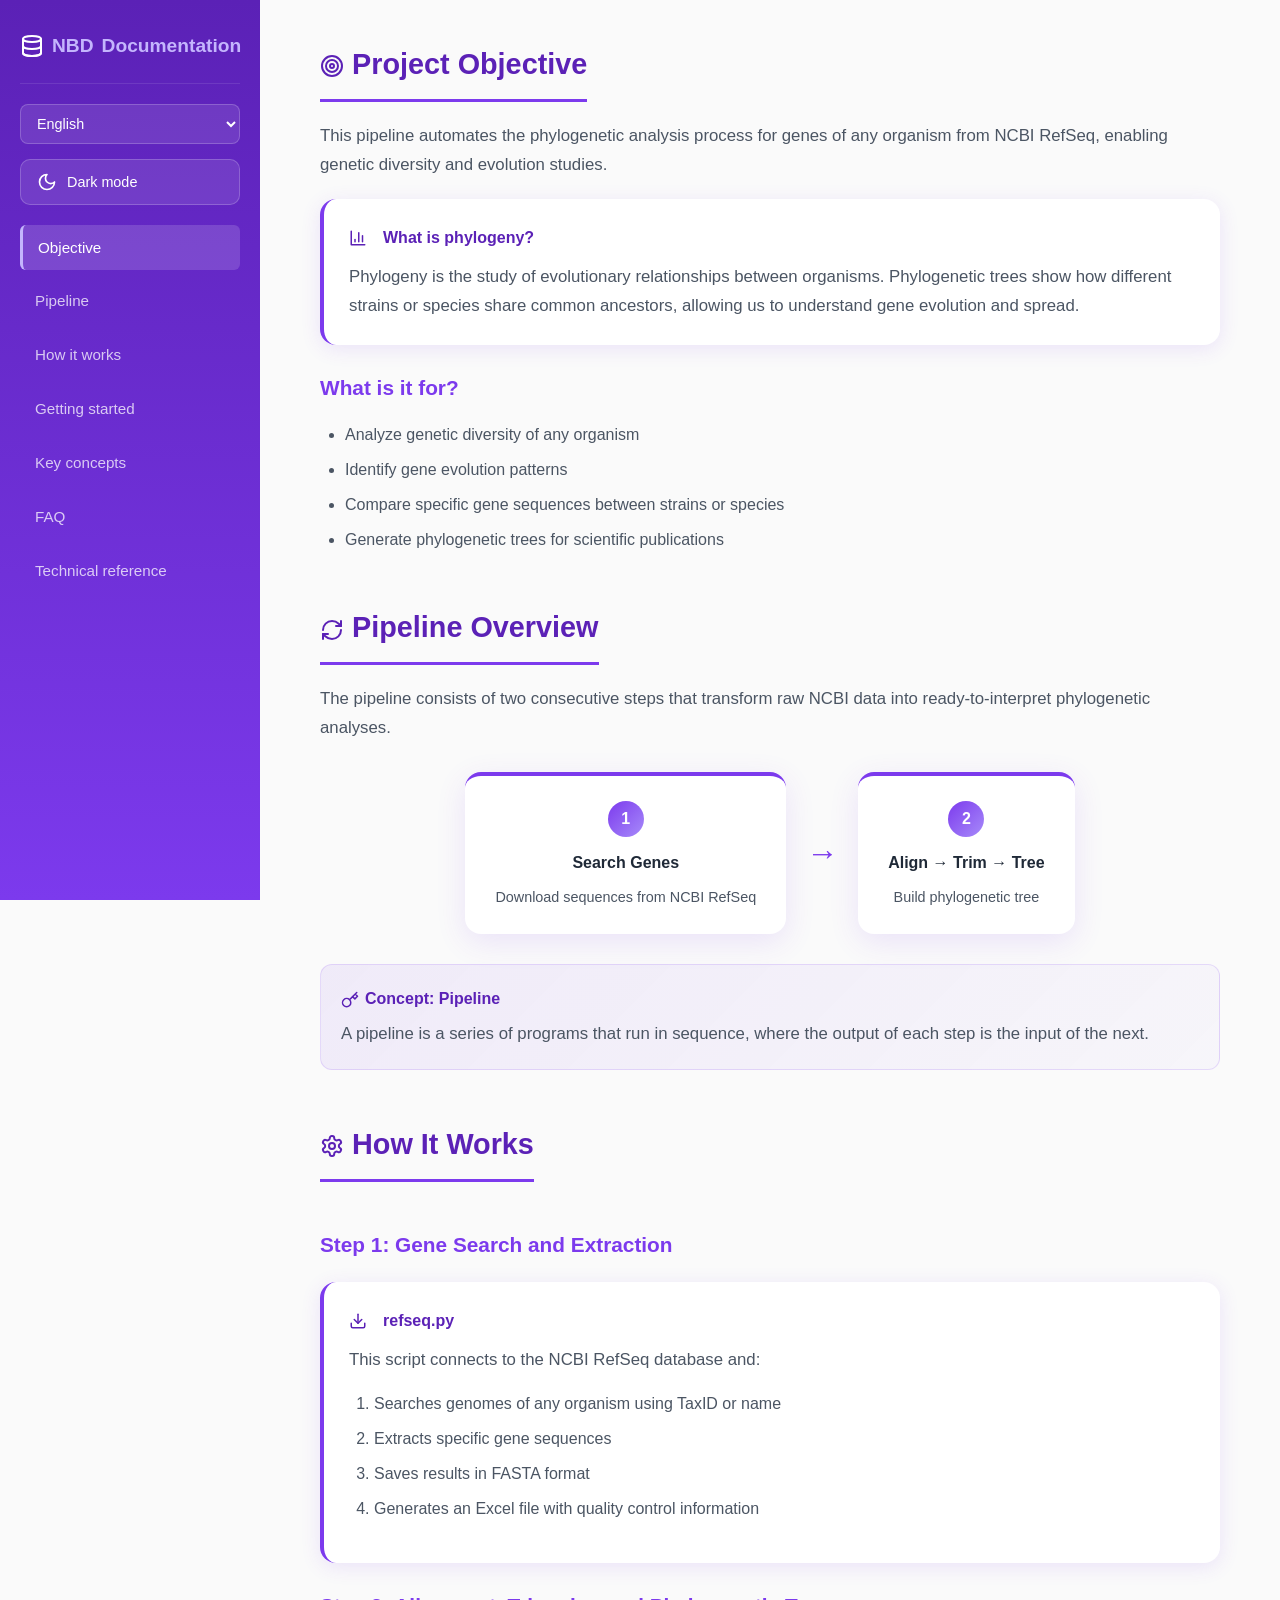
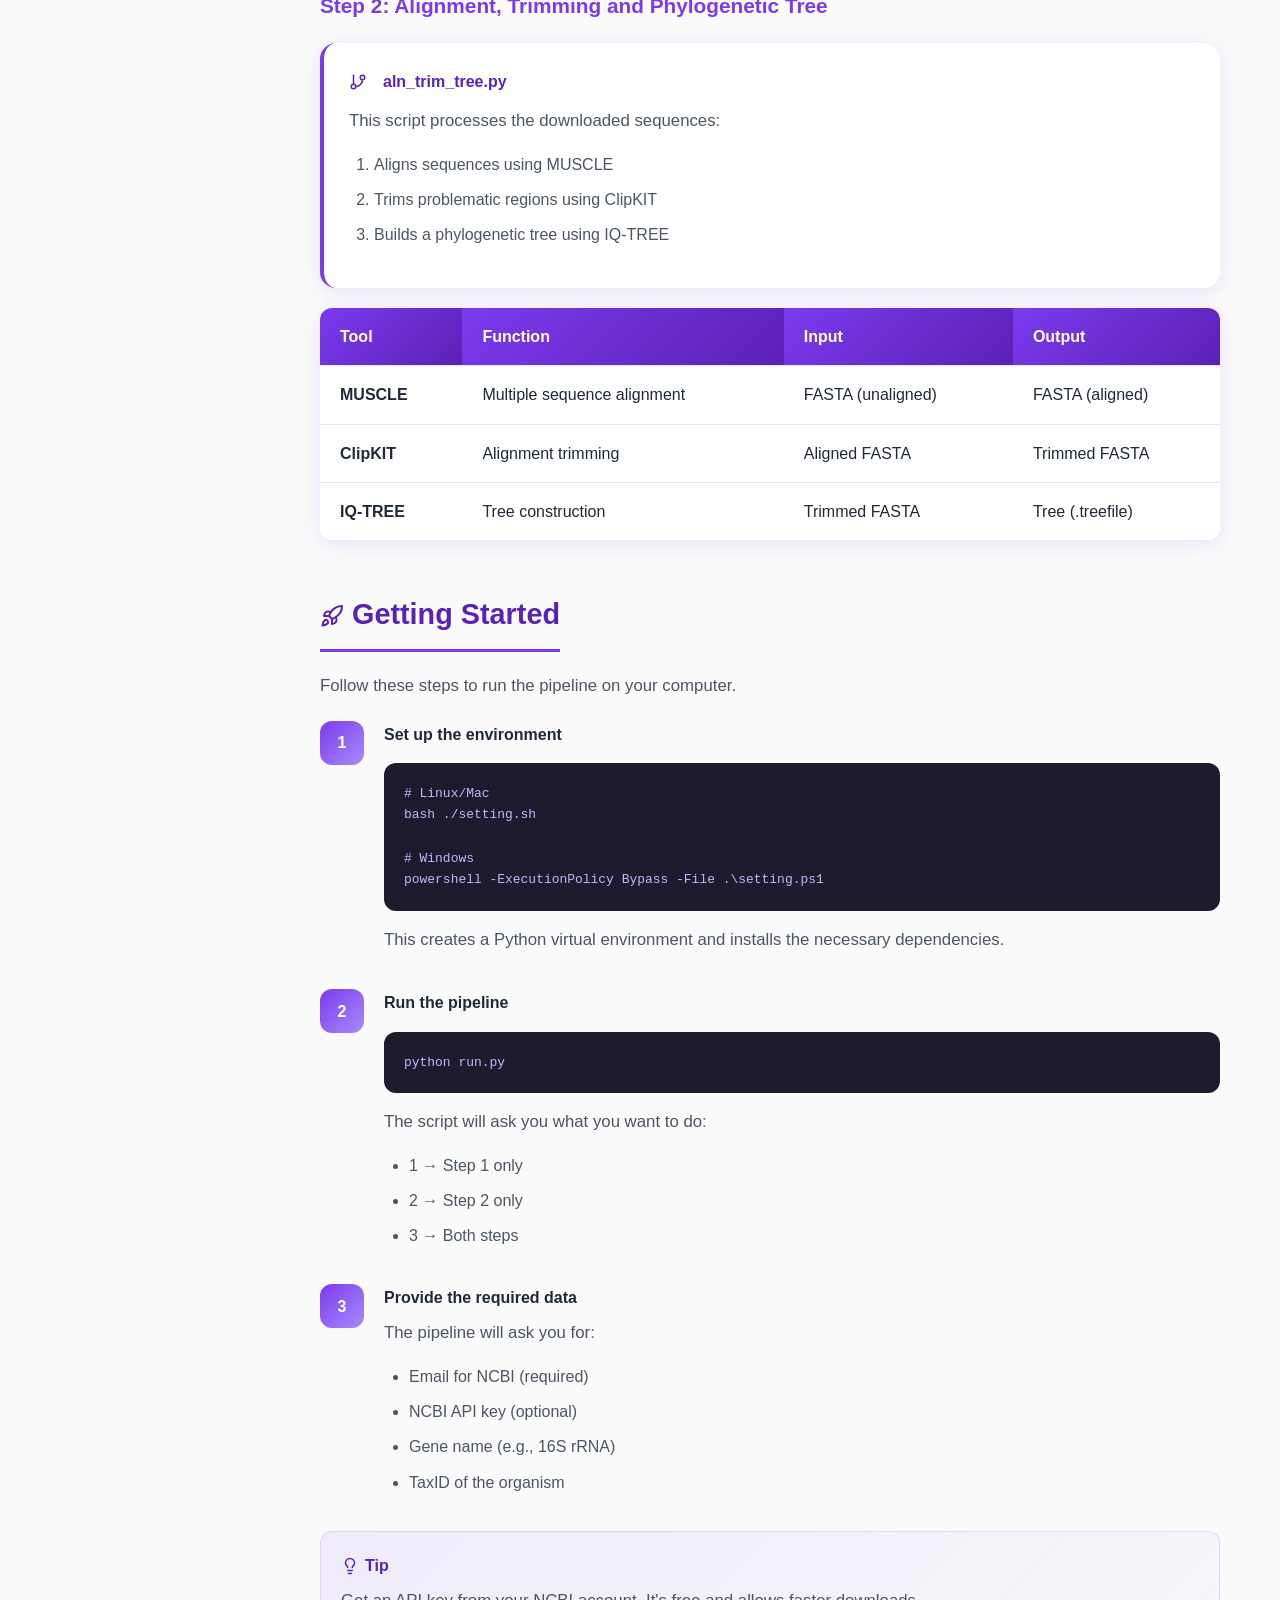
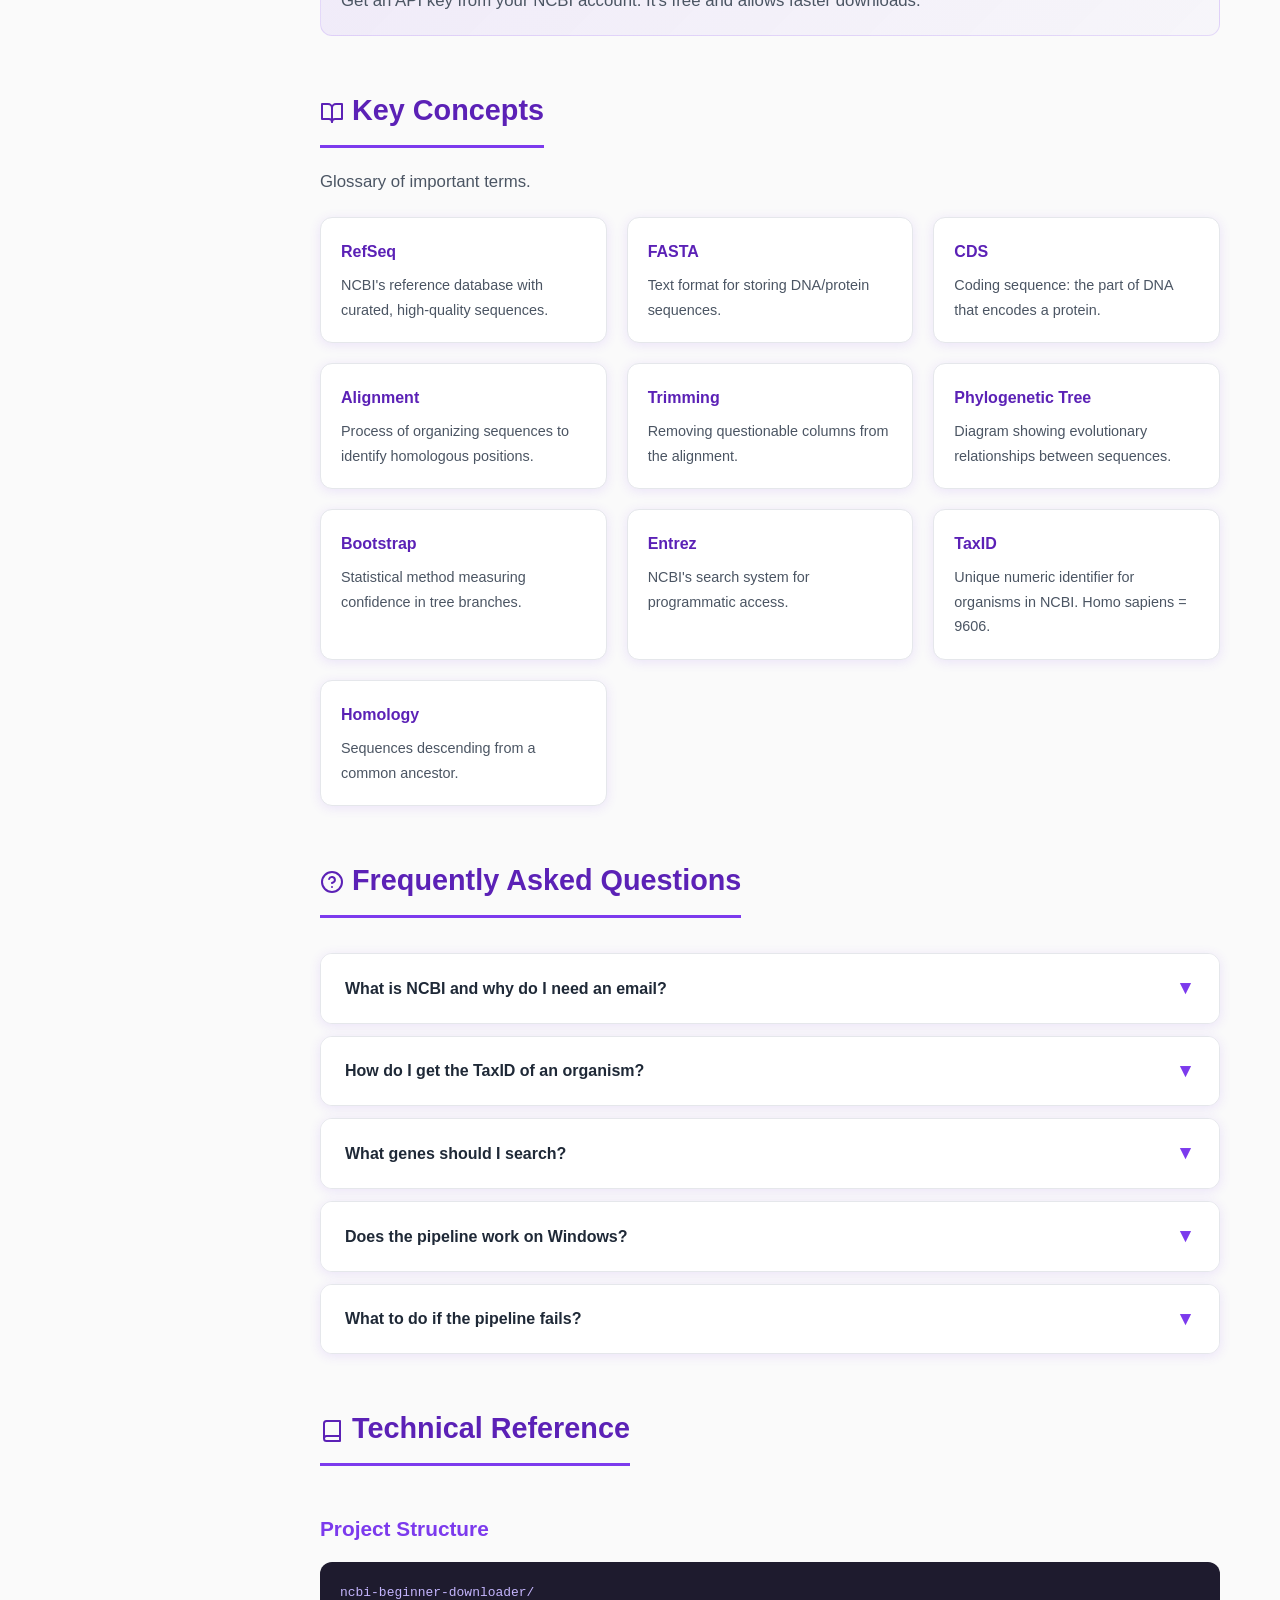
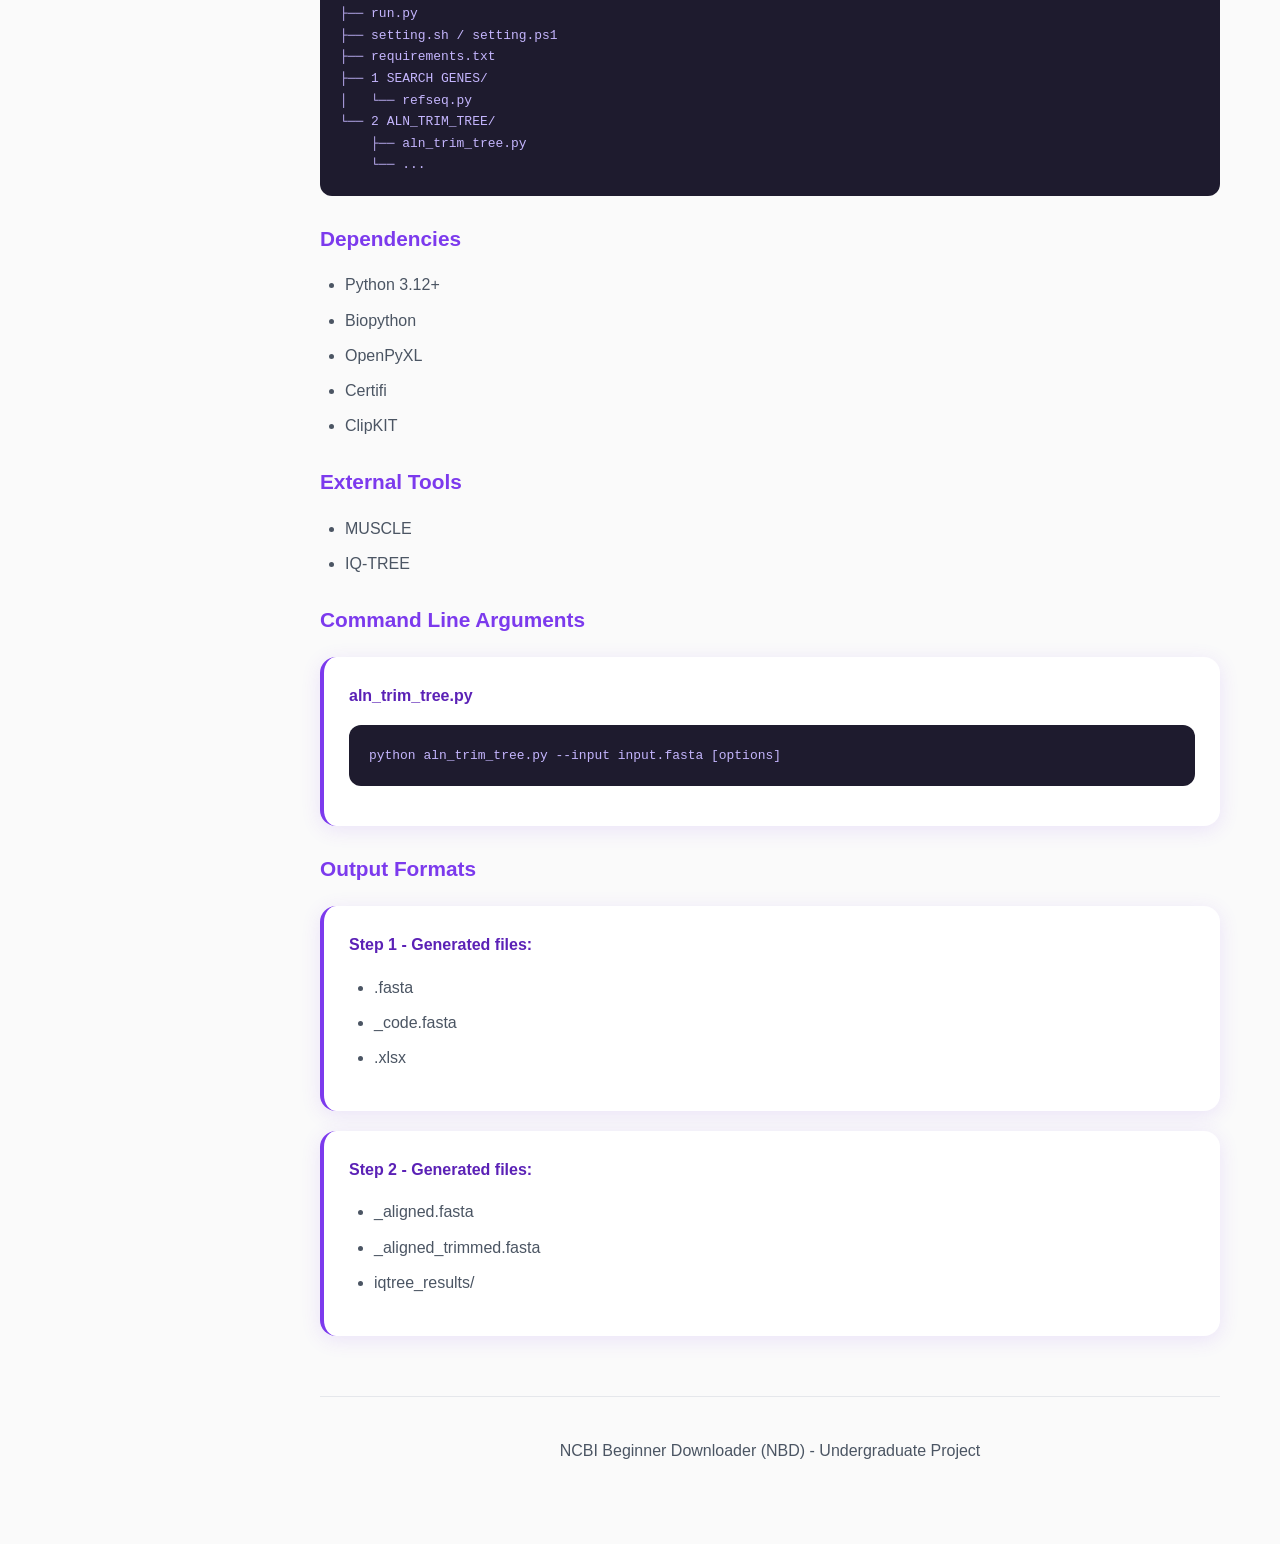
==== docs/index.html @ eaf709b6 "webpage update" ====
<!DOCTYPE html>
<html lang="es">
<head>
    <meta charset="UTF-8">
    <meta name="viewport" content="width=device-width, initial-scale=1.0">
    <title>NBD Documentación</title>
    <link rel="stylesheet" href="styles.css">
</head>
<body>
    <nav class="sidebar">
        <div class="sidebar-logo">
        <svg xmlns="http://www.w3.org/2000/svg" width="24" height="24" viewBox="0 0 24 24" fill="none" stroke="currentColor" stroke-width="2" stroke-linecap="round" stroke-linejoin="round"><ellipse cx="12" cy="5" rx="9" ry="3"/><path d="M3 5v14c0 1.66 4 3 9 3s9-1.34 9-3V5"/><path d="M3 12c0 1.66 4 3 9 3s9-1.34 9-3"/><path d="M3 19c0 1.66 4 3 9 3s9-1.34 9-3"/></svg>
        <span data-i18n="nav.logo">NBD</span> <span data-i18n="nav.documentation">Documentación</span>
    </div>
        <div class="language-selector">
            <select id="languageSelect">
                <option value="es">Español</option>
                <option value="ca">Català</option>
                <option value="en">English</option>
            </select>
        </div>
        <button class="theme-toggle" id="themeToggle" aria-label="Cambiar modo oscuro">
            <svg class="theme-icon theme-icon-moon" xmlns="http://www.w3.org/2000/svg" width="20" height="20" viewBox="0 0 24 24" fill="none" stroke="currentColor" stroke-width="2" stroke-linecap="round" stroke-linejoin="round"><path d="M12 3a6 6 0 0 0 9 9 9 9 0 1 1-9-9Z"/></svg>
            <svg class="theme-icon theme-icon-sun" xmlns="http://www.w3.org/2000/svg" width="20" height="20" viewBox="0 0 24 24" fill="none" stroke="currentColor" stroke-width="2" stroke-linecap="round" stroke-linejoin="round" style="display: none;"><circle cx="12" cy="12" r="4"/><path d="M12 2v2"/><path d="M12 20v2"/><path d="m4.93 4.93 1.41 1.41"/><path d="m17.66 17.66 1.41 1.41"/><path d="M2 12h2"/><path d="M20 12h2"/><path d="m6.34 17.66-1.41 1.41"/><path d="m19.07 4.93-1.41 1.41"/></svg>
            <span class="theme-text" data-i18n="theme.dark">Modo oscuro</span>
        </button>
        <ul class="nav-links">
            <li><a href="#objective" data-i18n="nav.objective">Objetivo</a></li>
            <li><a href="#pipeline" data-i18n="nav.pipeline">Pipeline</a></li>
            <li><a href="#how-it-works" data-i18n="nav.howItWorks">Cómo funciona</a></li>
            <li><a href="#getting-started" data-i18n="nav.gettingStarted">Inicio rápido</a></li>
            <li><a href="#concepts" data-i18n="nav.concepts">Conceptos clave</a></li>
            <li><a href="#faq" data-i18n="nav.faq">FAQ</a></li>
            <li><a href="#reference" data-i18n="nav.reference">Referencia técnica</a></li>
        </ul>
    </nav>

    <main class="main-content">
        <div class="container">
            <!-- Objective -->
            <section id="objective">
                <h2><svg xmlns="http://www.w3.org/2000/svg" width="24" height="24" viewBox="0 0 24 24" fill="none" stroke="currentColor" stroke-width="2" stroke-linecap="round" stroke-linejoin="round" style="vertical-align: middle; margin-right: 8px;"><circle cx="12" cy="12" r="10"/><circle cx="12" cy="12" r="6"/><circle cx="12" cy="12" r="2"/></svg><span data-i18n="objective.title">Objetivo del Proyecto</span></h2>
                <p data-i18n="objective.description">Este pipeline automatiza el proceso de análisis filogenético para genes de cualquier organismo desde NCBI RefSeq, permitiendo estudios de diversidad genética y evolución.</p>

                <div class="card">
                    <h4><svg xmlns="http://www.w3.org/2000/svg" width="18" height="18" viewBox="0 0 24 24" fill="none" stroke="currentColor" stroke-width="2" stroke-linecap="round" stroke-linejoin="round" style="vertical-align: middle; margin-right: 6px;"><path d="M3 3v18h18"/><path d="M18 17V9"/><path d="M13 17V5"/><path d="M8 17v-3"/></svg><span data-i18n="objective.whatIsPhylogeny">¿Qué es la filogenia?</span></h4>
                    <p data-i18n="objective.phylogenyDescription">La filogenia es el estudio de las relaciones evolutivas entre organismos. Los árboles filogenéticos muestran cómo diferentes cepas o especies comparten ancestros comunes, permitiendo entender la evolución y propagación de genes.</p>
                </div>

                <h3 data-i18n="objective.purpose">¿Para qué sirve?</h3>
                <ul id="objectivePurposes">
                    <li>Analizar la diversidad genética de cualquier organismo</li>
                    <li>Identificar patrones de evolución de genes</li>
                    <li>Comparar secuencias de genes específicos entre cepas o especies</li>
                    <li>Generar árboles filogenéticos para publicaciones científicas</li>
                </ul>
            </section>

            <!-- Pipeline Overview -->
            <section id="pipeline">
                <h2><svg xmlns="http://www.w3.org/2000/svg" width="24" height="24" viewBox="0 0 24 24" fill="none" stroke="currentColor" stroke-width="2" stroke-linecap="round" stroke-linejoin="round" style="vertical-align: middle; margin-right: 8px;"><path d="M3 12a9 9 0 0 1 9-9 9.75 9.75 0 0 1 6.74 2.74L21 8"/><path d="M21 3v5h-5"/><path d="M21 12a9 9 0 0 1-9 9 9.75 9.75 0 0 1-6.74-2.74L3 16"/><path d="M8 16H3v5"/></svg><span data-i18n="pipeline.title">Resumen del Pipeline</span></h2>
                <p data-i18n="pipeline.description">El pipeline consiste en dos pasos consecutivos que transforman datos crudos de NCBI en análisis filogenéticos listos para interpretar.</p>

                <div class="pipeline-flow">
                    <div class="pipeline-step">
                        <div class="step-num">1</div>
                        <h4 data-i18n="pipeline.step1Title">Buscar Genes</h4>
                        <p data-i18n="pipeline.step1Desc">Descarga secuencias de NCBI RefSeq</p>
                    </div>
                    <div class="pipeline-arrow">→</div>
                    <div class="pipeline-step">
                        <div class="step-num">2</div>
                        <h4 data-i18n="pipeline.step2Title">Alinear → Podar → Árbol</h4>
                        <p data-i18n="pipeline.step2Desc">Construye árbol filogenético</p>
                    </div>
                </div>

                <div class="concept-box">
                    <strong><svg xmlns="http://www.w3.org/2000/svg" width="18" height="18" viewBox="0 0 24 24" fill="none" stroke="currentColor" stroke-width="2" stroke-linecap="round" stroke-linejoin="round" style="vertical-align: middle; margin-right: 6px;"><path d="m21 2-2 2m-7.61 7.61a5.5 5.5 0 1 1-7.778 7.778 5.5 5.5 0 0 1 7.777-7.777zm0 0L15.5 7.5m0 0 3 3L22 7l-3-3m-3.5 3.5L19 4"/></svg><span data-i18n="pipeline.conceptTitle">Concepto: Pipeline</span></strong>
                    <p data-i18n="pipeline.conceptDescription">Un pipeline es una serie de programas que se ejecutan en secuencia, donde la salida de cada paso es la entrada del siguiente. Esto automatiza tareas repetitivas y garantiza consistencia en los resultados.</p>
                </div>
            </section>

            <!-- How It Works -->
            <section id="how-it-works">
                <h2><svg xmlns="http://www.w3.org/2000/svg" width="24" height="24" viewBox="0 0 24 24" fill="none" stroke="currentColor" stroke-width="2" stroke-linecap="round" stroke-linejoin="round" style="vertical-align: middle; margin-right: 8px;"><path d="M12.22 2h-.44a2 2 0 0 0-2 2v.18a2 2 0 0 1-1 1.73l-.43.25a2 2 0 0 1-2 0l-.15-.08a2 2 0 0 0-2.73.73l-.22.38a2 2 0 0 0 .73 2.73l.15.1a2 2 0 0 1 1 1.72v.51a2 2 0 0 1-1 1.74l-.15.09a2 2 0 0 0-.73 2.73l.22.38a2 2 0 0 0 2.73.73l.15-.08a2 2 0 0 1 2 0l.43.25a2 2 0 0 1 1 1.73V20a2 2 0 0 0 2 2h.44a2 2 0 0 0 2-2v-.18a2 2 0 0 1 1-1.73l.43-.25a2 2 0 0 1 2 0l.15.08a2 2 0 0 0 2.73-.73l.22-.39a2 2 0 0 0-.73-2.73l-.15-.08a2 2 0 0 1-1-1.74v-.5a2 2 0 0 1 1-1.74l.15-.09a2 2 0 0 0 .73-2.73l-.22-.38a2 2 0 0 0-2.73-.73l-.15.08a2 2 0 0 1-2 0l-.43-.25a2 2 0 0 1-1-1.73V4a2 2 0 0 0-2-2z"/><circle cx="12" cy="12" r="3"/></svg><span data-i18n="howItWorks.title">Cómo Funciona</span></h2>

                <h3 data-i18n="howItWorks.step1Title">Paso 1: Búsqueda y Extracción de Genes</h3>
                <div class="card">
                    <h4><svg xmlns="http://www.w3.org/2000/svg" width="18" height="18" viewBox="0 0 24 24" fill="none" stroke="currentColor" stroke-width="2" stroke-linecap="round" stroke-linejoin="round" style="vertical-align: middle; margin-right: 6px;"><path d="M21 15v4a2 2 0 0 1-2 2H5a2 2 0 0 1-2-2v-4"/><polyline points="7 10 12 15 17 10"/><line x1="12" x2="12" y1="15" y2="3"/></svg><span data-i18n="howItWorks.step1Script">refseq.py</span></h4>
                    <p data-i18n="howItWorks.step1Description">Este script se conecta a la base de datos NCBI RefSeq y:</p>
                    <ol id="step1Items">
                        <li>Busca genomas de cualquier organismo usando TaxID o nombre</li>
                        <li>Extrae secuencias de genes específicos (por nombre de gen o producto)</li>
                        <li>Guarda los resultados en formato FASTA</li>
                        <li>Genera un archivo Excel con información de control de calidad</li>
                    </ol>
                </div>

                <h3 data-i18n="howItWorks.step2Title">Paso 2: Alineamiento, Poda y Árbol Filogenético</h3>
                <div class="card">
                    <h4><svg xmlns="http://www.w3.org/2000/svg" width="18" height="18" viewBox="0 0 24 24" fill="none" stroke="currentColor" stroke-width="2" stroke-linecap="round" stroke-linejoin="round" style="vertical-align: middle; margin-right: 6px;"><line x1="6" x2="6" y1="3" y2="15"/><circle cx="18" cy="6" r="3"/><circle cx="6" cy="18" r="3"/><path d="M18 9a9 9 0 0 1-9 9"/></svg><span data-i18n="howItWorks.step2Script">aln_trim_tree.py</span></h4>
                    <p data-i18n="howItWorks.step2Description">Este script procesa las secuencias descargadas:</p>
                    <ol id="step2Items">
                        <li><strong>Alinea</strong> las secuencias usando <em>MUSCLE</em> (alineamiento múltiple)</li>
                        <li><strong>Poda</strong> las regiones problemáticas usando <em>ClipKIT</em></li>
                        <li><strong>Construye</strong> un árbol filogenético usando <em>IQ-TREE</em></li>
                    </ol>
                </div>

                <table class="tools-table">
                    <thead>
                        <tr>
                            <th data-i18n="howItWorks.table.tool">Herramienta</th>
                            <th data-i18n="howItWorks.table.function">Función</th>
                            <th data-i18n="howItWorks.table.input">Entrada</th>
                            <th data-i18n="howItWorks.table.output">Salida</th>
                        </tr>
                    </thead>
                    <tbody>
                        <tr>
                            <td><strong>MUSCLE</strong></td>
                            <td data-i18n="howItWorks.table.muscle.function">Alineamiento múltiple de secuencias</td>
                            <td data-i18n="howItWorks.table.muscle.input">FASTA (secuencias no alineadas)</td>
                            <td data-i18n="howItWorks.table.muscle.output">FASTA (alineado)</td>
                        </tr>
                        <tr>
                            <td><strong>ClipKIT</strong></td>
                            <td data-i18n="howItWorks.table.clipkit.function">Poda de alineamientos</td>
                            <td data-i18n="howItWorks.table.clipkit.input">FASTA alineado</td>
                            <td data-i18n="howItWorks.table.clipkit.output">FASTA podado</td>
                        </tr>
                        <tr>
                            <td><strong>IQ-TREE</strong></td>
                            <td data-i18n="howItWorks.table.iqtree.function">Construcción de árboles filogenéticos</td>
                            <td data-i18n="howItWorks.table.iqtree.input">FASTA podado</td>
                            <td data-i18n="howItWorks.table.iqtree.output">Árbol (.treefile), estadísticas</td>
                        </tr>
                    </tbody>
                </table>
            </section>

            <!-- Getting Started -->
            <section id="getting-started">
                <h2><svg xmlns="http://www.w3.org/2000/svg" width="24" height="24" viewBox="0 0 24 24" fill="none" stroke="currentColor" stroke-width="2" stroke-linecap="round" stroke-linejoin="round" style="vertical-align: middle; margin-right: 8px;"><path d="M4.5 16.5c-1.5 1.26-2 5-2 5s3.74-.5 5-2c.71-.84.7-2.13-.09-2.91a2.18 2.18 0 0 0-2.91-.09z"/><path d="m12 15-3-3a22 22 0 0 1 2-3.95A12.88 12.88 0 0 1 22 2c0 2.72-.78 7.5-6 11a22.35 22.35 0 0 1-4 2z"/><path d="M9 12H4s.55-3.03 2-4c1.62-1.08 5 0 5 0"/><path d="M12 15v5s3.03-.55 4-2c1.08-1.62 0-5 0-5"/></svg><span data-i18n="gettingStarted.title">Inicio Rápido</span></h2>
                <p data-i18n="gettingStarted.description">Sigue estos pasos para ejecutar el pipeline en tu computadora.</p>

                <div class="start-steps">
                    <div class="start-step">
                        <div class="step-number">1</div>
                        <div class="step-content">
                            <h4 data-i18n="gettingStarted.step1Title">Configurar el entorno</h4>
                            <pre><code data-i18n="gettingStarted.step1Code"># Linux/Mac
bash ./setting.sh

# Windows
powershell -ExecutionPolicy Bypass -File .\setting.ps1</code></pre>
                            <p data-i18n="gettingStarted.step1Desc">Esto crea un entorno virtual de Python e instala las dependencias necesarias.</p>
                        </div>
                    </div>

                    <div class="start-step">
                        <div class="step-number">2</div>
                        <div class="step-content">
                            <h4 data-i18n="gettingStarted.step2Title">Ejecutar el pipeline</h4>
                            <pre><code data-i18n="gettingStarted.step2Code">python run.py</code></pre>
                            <p data-i18n="gettingStarted.step2Desc">El script te preguntará qué quieres hacer:</p>
                            <ul id="step2Options">
                                <li><strong>1</strong> → Solo Paso 1 (descargar genes)</li>
                                <li><strong>2</strong> → Solo Paso 2 (alinear/árbol)</li>
                                <li><strong>3</strong> → Ambos pasos seguidos</li>
                            </ul>
                        </div>
                    </div>

                    <div class="start-step">
                        <div class="step-number">3</div>
                        <div class="step-content">
                            <h4 data-i18n="gettingStarted.step3Title">Proporcionar los datos requeridos</h4>
                            <p data-i18n="gettingStarted.step3Desc">El pipeline te pedirÃ¡:</p>
                            <ul id="step3Items">
                                <li><strong>Email para NCBI</strong> (obligatorio)</li>
                                <li><strong>Clave API de NCBI</strong> (opcional, pero recomendado)</li>
                                <li><strong>Nombre del gen</strong> a buscar (ej: <code>16S rRNA</code>, <code>cox1</code>)</li>
                                <li><strong>TaxID</strong> del organismo a estudiar (ej: <code>9606</code> para <em>Homo sapiens</em>)</li>
                            </ul>
                        </div>
                    </div>
                </div>

                <div class="concept-box">
                    <strong><svg xmlns="http://www.w3.org/2000/svg" width="18" height="18" viewBox="0 0 24 24" fill="none" stroke="currentColor" stroke-width="2" stroke-linecap="round" stroke-linejoin="round" style="vertical-align: middle; margin-right: 6px;"><path d="M15 14c.2-1 .7-1.7 1.5-2.5 1-.9 1.5-2.2 1.5-3.5A6 6 0 0 0 6 8c0 1 .2 2.2 1.5 3.5.7.7 1.3 1.5 1.5 2.5"/><path d="M9 18h6"/><path d="M10 22h4"/></svg><span data-i18n="gettingStarted.tip.title">Consejo</span></strong>
                    <p data-i18n="gettingStarted.tip.content">Obtén una clave API de NCBI en <a href="https://www.ncbi.nlm.nih.gov/account/" target="_blank">tu cuenta de NCBI</a>. Es gratuita y permite descargas más rápidas.</p>
                </div>
            </section>

            <!-- Key Concepts -->
            <section id="concepts">
                <h2><svg xmlns="http://www.w3.org/2000/svg" width="24" height="24" viewBox="0 0 24 24" fill="none" stroke="currentColor" stroke-width="2" stroke-linecap="round" stroke-linejoin="round" style="vertical-align: middle; margin-right: 8px;"><path d="M2 3h6a4 4 0 0 1 4 4v14a3 3 0 0 0-3-3H2z"/><path d="M22 3h-6a4 4 0 0 0-4 4v14a3 3 0 0 1 3-3h7z"/></svg><span data-i18n="concepts.title">Conceptos Clave</span></h2>
                <p data-i18n="concepts.description">Glosario de términos importantes para entender el pipeline y el análisis filogenético.</p>

                <div class="glossary-grid">
                    <div class="glossary-item">
                        <h4 data-i18n="concepts.refSeq.title">RefSeq</h4>
                        <p data-i18n="concepts.refSeq.description">Base de datos de referencia de NCBI con secuencias curadas y de alta calidad. Es el "estándar oficial" para análisis genéticos.</p>
                    </div>
                    <div class="glossary-item">
                        <h4 data-i18n="concepts.fasta.title">FASTA</h4>
                        <p data-i18n="concepts.fasta.description">Formato de texto para almacenar secuencias de ADN/proteínas. Cada secuencia comienza con una línea de descripción seguida de las letras de la secuencia.</p>
                    </div>
                    <div class="glossary-item">
                        <h4 data-i18n="concepts.cds.title">CDS (Coding Sequence)</h4>
                        <p data-i18n="concepts.cds.description">Secuencia de codificación: la parte del ADN que codifica para una proteína. Contiene la información genética real.</p>
                    </div>
                    <div class="glossary-item">
                        <h4 data-i18n="concepts.alignment.title">Alineamiento</h4>
                        <p data-i18n="concepts.alignment.description">Proceso de organizar secuencias para identificar posiciones homologas (heredadas de un ancestro común). Revela similitudes y diferencias.</p>
                    </div>
                    <div class="glossary-item">
                        <h4 data-i18n="concepts.trimming.title">Poda (Trimming)</h4>
                        <p data-i18n="concepts.trimming.description">Eliminar columnas dudosas o con muchos huecos del alineamiento para mejorar la calidad del árbol filogenético.</p>
                    </div>
                    <div class="glossary-item">
                        <h4 data-i18n="concepts.phylogeneticTree.title">Árbol Filogenético</h4>
                        <p data-i18n="concepts.phylogeneticTree.description">Diagma que muestra las relaciones evolutivas entre secuencias. Los nodos representan ancestros comunes y las ramas muestran divergencia.</p>
                    </div>
                    <div class="glossary-item">
                        <h4 data-i18n="concepts.bootstrap.title">Bootstrap</h4>
                        <p data-i18n="concepts.bootstrap.description">Método estadístico que mide la confianza de cada rama del árbol. Valores altos (>70%) indican ramas fiables.</p>
                    </div>
                    <div class="glossary-item">
                        <h4 data-i18n="concepts.entrez.title">Entrez</h4>
                        <p data-i18n="concepts.entrez.description">Sistema de búsqueda de NCBI que permite acceder programáticamente a sus bases de datos biológicas.</p>
                    </div>
                    <div class="glossary-item">
                        <h4 data-i18n="concepts.taxId.title">TaxID</h4>
                        <p data-i18n="concepts.taxId.description">Identificador numérico único para organismos en NCBI. Por ejemplo, <em>Homo sapiens</em> = 9606.</p>
                    </div>
                    <div class="glossary-item">
                        <h4 data-i18n="concepts.homology.title">Homología</h4>
                        <p data-i18n="concepts.homology.description">Secuencias que descienden de un ancestro común. Puede ser ortología (especies diferentes) o paralogía (mismo genoma).</p>
                    </div>
                </div>
            </section>

            <!-- FAQ -->
            <section id="faq">
                <h2><svg xmlns="http://www.w3.org/2000/svg" width="24" height="24" viewBox="0 0 24 24" fill="none" stroke="currentColor" stroke-width="2" stroke-linecap="round" stroke-linejoin="round" style="vertical-align: middle; margin-right: 8px;"><circle cx="12" cy="12" r="10"/><path d="M9.09 9a3 3 0 0 1 5.83 1c0 2-3 3-3 3"/><path d="M12 17h.01"/></svg><span data-i18n="faq.title">Preguntas Frecuentes</span></h2>

                <div class="accordion" id="faqAccordion">
                </div>
            </section>

            <!-- Technical Reference -->
            <section id="reference">
                <h2><svg xmlns="http://www.w3.org/2000/svg" width="24" height="24" viewBox="0 0 24 24" fill="none" stroke="currentColor" stroke-width="2" stroke-linecap="round" stroke-linejoin="round" style="vertical-align: middle; margin-right: 8px;"><path d="M4 19.5v-15A2.5 2.5 0 0 1 6.5 2H20v20H6.5a2.5 2.5 0 0 1 0-5H20"/></svg><span data-i18n="reference.title">Referencia Técnica</span></h2>

                <h3 data-i18n="reference.structureTitle">Estructura del Proyecto</h3>
                <pre><code data-i18n="reference.structure"> ncbi-beginner-downloader/
├── run.py                          # Punto de entrada del pipeline
├── setting.sh / setting.ps1       # Scripts de configuración
├── requirements.txt                # Dependencias de Python
├── 1 SEARCH GENES/
│   └── refseq.py                   # Paso 1: Descarga de NCBI
└── 2 ALN_TRIM_TREE/
    ├── aln_trim_tree.py            # Paso 2: Alineamiento y árbol
    ├── muscle-win64.v5.3.exe       # MUSCLE para Windows
    └── bin/iqtree2.exe             # IQ-TREE para Windows</code></pre>

                <h3 data-i18n="reference.dependenciesTitle">Dependencias</h3>
                <ul id="dependenciesList">
                    <li><strong>Python 3.12+</strong> - Intérprete</li>
                    <li><strong>Biopython</strong> - Manipulación de secuencias biológicas</li>
                    <li><strong>OpenPyXL</strong> - Generación de archivos Excel</li>
                    <li><strong>Certifi</strong> - Certificados SSL para NCBI</li>
                    <li><strong>ClipKIT</strong> - Poda de alineamientos</li>
                </ul>

                <h3 data-i18n="reference.externalToolsTitle">Herramientas Externas</h3>
                <ul id="externalToolsList">
                    <li><strong>MUSCLE</strong> - Alinear secuencias (instalar con <code>sudo apt install muscle</code> en Linux)</li>
                    <li><strong>IQ-TREE</strong> - Construir árboles (instalar con <code>sudo apt install iqtree</code> en Linux)</li>
                </ul>

                <h3 data-i18n="reference.cliArgsTitle">Argumentos de Línea de Comandos</h3>
                <div class="card">
                    <h4 data-i18n="reference.cliScript">aln_trim_tree.py</h4>
                    <pre><code data-i18n="reference.cliExample">python aln_trim_tree.py --input input.fasta [opciones]

--input FILE         Archivo FASTA de entrada (requerido)
--aligned FILE      Archivo de salida alineado (opcional)
--trimmed FILE      Archivo de salida podado (opcional)
--clipkit-mode MODE Modo de poda: smart-gap, gappy, kpic (default: smart-gap)
--outgroup NAME     Nombre del outgroup para el árbol (opcional)</code></pre>
                </div>

                <h3 data-i18n="reference.outputFormatsTitle">Formatos de Salida</h3>
                <div class="card">
                    <h4 data-i18n="reference.step1OutputTitle">Paso 1 - Archivos generados:</h4>
                    <ul id="step1Outputs">
                        <li><code>.fasta</code> - Secuencias extraídas</li>
                        <li><code>_code.fasta</code> - Versión con códigos (si se solicita)</li>
                        <li><code>.xlsx</code> - Control de calidad en Excel</li>
                    </ul>
                </div>
                <div class="card">
                    <h4 data-i18n="reference.step2OutputTitle">Paso 2 - Archivos generados:</h4>
                    <ul id="step2Outputs">
                        <li><code>_aligned.fasta</code> - Secuencias alineadas</li>
                        <li><code>_aligned_trimmed.fasta</code> - Alineamiento podado</li>
                        <li><code>iqtree_results/</code> - Directorio con:</li>
                        <ul>
                            <li><code>.treefile</code> - Árbol filogenético (formato Newick)</li>
                            <li><code>.iqtree</code> - Archivo con estadísticas</li>
                        </ul>
                    </ul>
                </div>
            </section>

            <!-- Footer -->
            <footer class="footer">
                <p data-i18n="footer.text">NCBI Beginner Downloader (NBD) - Proyecto de Grado</p>
            </footer>
        </div>
    </main>

    <script src="i18n.js"></script>
    <script src="script.js"></script>
</body>
</html>
---- docs/styles.css ----
:root {
    --primary: #7c3aed;
    --primary-light: #a78bfa;
    --primary-dark: #5b21b6;
    --accent: #c4b5fd;
    --accent-dark: #8b5cf6;
    --gradient-start: #8b5cf6;
    --gradient-end: #a78bfa;
    --bg: #fafafa;
    --bg-white: #ffffff;
    --bg-card: #ffffff;
    --text: #1f2937;
    --text-light: #4b5563;
    --code-bg: #1e1b2e;
    --code-text: #c4b5fd;
    --border: #e5e7eb;
    --shadow: rgba(124, 58, 237, 0.12);
    --nav-width: 260px;
    --max-width: 900px;
    --sidebar-bg: linear-gradient(180deg, #5b21b6 0%, #7c3aed 100%);
}

[data-theme="dark"] {
    --primary: #a78bfa;
    --primary-light: #c4b5fd;
    --primary-dark: #8b5cf6;
    --accent: #ddd6fe;
    --accent-dark: #c4b5fd;
    --gradient-start: #6366f1;
    --gradient-end: #8b5cf6;
    --bg: #0f0f1a;
    --bg-white: #1a1a2e;
    --bg-card: #1e1b2e;
    --text: #e5e7eb;
    --text-light: #9ca3af;
    --code-bg: #0a0a14;
    --code-text: #c4b5fd;
    --border: #374151;
    --shadow: rgba(139, 92, 246, 0.2);
    --sidebar-bg: linear-gradient(180deg, #1e1b2e 0%, #2d2444 100%);
}

* {
    margin: 0;
    padding: 0;
    box-sizing: border-box;
}

html {
    scroll-behavior: smooth;
}

/* SVG Icons */
.theme-icon {
    display: flex;
    align-items: center;
    justify-content: center;
}

.sidebar-logo svg {
    flex-shrink: 0;
}

/* Language Selector */
.language-selector {
    margin-bottom: 15px;
}

.language-selector select {
    width: 100%;
    padding: 10px 12px;
    border-radius: 8px;
    border: 1px solid rgba(255, 255, 255, 0.2);
    background: rgba(255, 255, 255, 0.1);
    color: white;
    font-size: 0.9rem;
    cursor: pointer;
    outline: none;
    transition: background 0.2s;
}

.language-selector select:hover {
    background: rgba(255, 255, 255, 0.15);
}

.language-selector select option {
    background: var(--primary-dark);
    color: white;
}

body {
    font-family: -apple-system, BlinkMacSystemFont, "Segoe UI", Roboto, "Helvetica Neue", Arial, sans-serif;
    font-size: 16px;
    line-height: 1.7;
    color: var(--text);
    background: var(--bg);
    transition: background-color 0.3s ease, color 0.3s ease;
}

/* Theme Toggle */
.theme-toggle {
    display: flex;
    align-items: center;
    gap: 10px;
    width: 100%;
    padding: 12px 16px;
    background: rgba(255, 255, 255, 0.1);
    border: 1px solid rgba(255, 255, 255, 0.2);
    border-radius: 10px;
    color: white;
    cursor: pointer;
    font-size: 0.9rem;
    margin-bottom: 20px;
    transition: all 0.2s ease;
}

.theme-toggle:hover {
    background: rgba(255, 255, 255, 0.2);
}

.theme-icon {
    font-size: 1.2rem;
}

/* Navigation */
.sidebar {
    position: fixed;
    left: 0;
    top: 0;
    width: var(--nav-width);
    height: 100vh;
    background: var(--sidebar-bg);
    padding: 30px 20px;
    overflow-y: auto;
    z-index: 100;
}

.sidebar-logo {
    color: white;
    font-size: 1.2rem;
    font-weight: 700;
    margin-bottom: 20px;
    padding-bottom: 20px;
    border-bottom: 1px solid rgba(255,255,255,0.1);
    display: flex;
    align-items: center;
    gap: 8px;
}

.sidebar-logo [data-lucide] {
    width: 24px;
    height: 24px;
    flex-shrink: 0;
}

.sidebar-logo span {
    color: var(--accent);
}

.nav-links {
    list-style: none;
}

.nav-links li {
    margin-bottom: 8px;
}

.nav-links a {
    color: rgba(255,255,255,0.75);
    text-decoration: none;
    display: block;
    padding: 10px 15px;
    border-radius: 6px;
    transition: all 0.2s ease;
    font-size: 0.95rem;
}

.nav-links a:hover,
.nav-links a.active {
    background: rgba(255, 255, 255, 0.15);
    color: white;
}

.nav-links a.active {
    border-left: 3px solid var(--accent);
}

/* Main Content */
.main-content {
    margin-left: var(--nav-width);
    padding: 40px 60px;
    max-width: calc(100% - var(--nav-width));
}

.container {
    max-width: var(--max-width);
    margin: 0 auto;
}

/* Hero Section */
.hero {
    background: linear-gradient(135deg, var(--primary-dark) 0%, var(--primary) 60%, var(--primary-light) 100%);
    color: white;
    padding: 60px 40px;
    border-radius: 20px;
    margin-bottom: 40px;
    text-align: center;
    box-shadow: 0 20px 40px rgba(124, 58, 237, 0.25);
}

.hero h1 {
    font-size: 2.5rem;
    margin-bottom: 20px;
    font-weight: 700;
}

.hero h1 span {
    color: var(--accent);
}

.hero p {
    font-size: 1.2rem;
    opacity: 0.95;
    max-width: 600px;
    margin: 0 auto;
}

.hero-icon {
    font-size: 4rem;
    margin-bottom: 20px;
}

/* Sections */
section {
    margin-bottom: 50px;
    scroll-margin-top: 20px;
}

section h2 {
    color: var(--primary-dark);
    font-size: 1.8rem;
    margin-bottom: 20px;
    padding-bottom: 10px;
    border-bottom: 3px solid var(--primary);
    display: inline-block;
}

section h3 {
    color: var(--primary);
    font-size: 1.3rem;
    margin: 25px 0 15px 0;
}

section p {
    margin-bottom: 15px;
    color: var(--text-light);
    font-size: 1.05rem;
}

section ul, section ol {
    margin: 15px 0 15px 25px;
    color: var(--text-light);
}

section li {
    margin-bottom: 8px;
}

/* Pipeline Flowchart */
.pipeline-flow {
    display: flex;
    align-items: center;
    justify-content: center;
    gap: 20px;
    margin: 30px 0;
    flex-wrap: wrap;
}

.pipeline-step {
    background: var(--bg-card);
    padding: 25px 30px;
    border-radius: 16px;
    box-shadow: 0 8px 30px var(--shadow);
    text-align: center;
    min-width: 180px;
    border-top: 4px solid var(--primary);
    transition: transform 0.3s ease, box-shadow 0.3s ease;
}

.pipeline-step:hover {
    transform: translateY(-5px);
    box-shadow: 0 15px 40px rgba(124, 58, 237, 0.2);
}

.pipeline-step .step-num {
    display: inline-block;
    background: linear-gradient(135deg, var(--primary) 0%, var(--primary-light) 100%);
    color: white;
    width: 36px;
    height: 36px;
    line-height: 36px;
    border-radius: 50%;
    font-weight: bold;
    font-size: 1rem;
    margin-bottom: 12px;
}

.pipeline-step h4 {
    color: var(--text);
    margin-bottom: 8px;
}

.pipeline-step p {
    font-size: 0.9rem;
    margin: 0;
}

.pipeline-arrow {
    color: var(--primary);
    font-size: 2rem;
    font-weight: bold;
}

/* Cards */
.card {
    background: var(--bg-card);
    border-radius: 16px;
    padding: 25px;
    margin: 20px 0;
    box-shadow: 0 4px 20px var(--shadow);
    border-left: 4px solid var(--primary);
}

.card h4 {
    color: var(--primary-dark);
    margin-bottom: 12px;
    display: flex;
    align-items: center;
    gap: 10px;
}

.card p {
    margin: 0;
}

/* Code Blocks */
code {
    font-family: "Consolas", "Monaco", "Courier New", monospace;
    background: rgba(124, 58, 237, 0.1);
    padding: 2px 6px;
    border-radius: 4px;
    font-size: 0.9em;
    color: var(--primary-dark);
}

pre {
    background: var(--code-bg);
    color: var(--code-text);
    padding: 20px;
    border-radius: 12px;
    overflow-x: auto;
    margin: 15px 0;
    font-size: 0.9rem;
    line-height: 1.5;
}

pre code {
    background: none;
    padding: 0;
    color: var(--code-text);
}

/* Concept Boxes */
.concept-box {
    background: linear-gradient(135deg, rgba(124, 58, 237, 0.08) 0%, rgba(167, 139, 250, 0.04) 100%);
    border: 1px solid rgba(124, 58, 237, 0.15);
    border-radius: 12px;
    padding: 20px;
    margin: 15px 0;
}

.concept-box strong {
    color: var(--primary-dark);
    display: block;
    margin-bottom: 8px;
}

.concept-box p {
    margin: 0;
}

/* Accordion */
.accordion {
    margin: 15px 0;
}

.accordion-item {
    background: var(--bg-card);
    border-radius: 12px;
    margin-bottom: 12px;
    box-shadow: 0 2px 12px var(--shadow);
    overflow: hidden;
    border: 1px solid var(--border);
}

.accordion-header {
    padding: 18px 24px;
    cursor: pointer;
    display: flex;
    justify-content: space-between;
    align-items: center;
    background: var(--bg-card);
    transition: background 0.2s;
}

.accordion-header:hover {
    background: rgba(124, 58, 237, 0.05);
}

.accordion-header h4 {
    color: var(--text);
    margin: 0;
    font-size: 1rem;
    font-weight: 600;
}

.accordion-icon {
    color: var(--primary);
    font-size: 1.2rem;
    transition: transform 0.3s;
}

.accordion-item.open .accordion-icon {
    transform: rotate(180deg);
}

.accordion-content {
    max-height: 0;
    overflow: hidden;
    transition: max-height 0.3s ease;
    background: var(--bg);
}

.accordion-item.open .accordion-content {
    max-height: 600px;
}

.accordion-body {
    padding: 20px 24px;
    border-top: 1px solid var(--border);
}

.accordion-body p,
.accordion-body ul,
.accordion-body ol {
    color: var(--text-light);
    font-size: 0.95rem;
}

/* Getting Started */
.start-steps {
    counter-reset: step;
}

.start-step {
    display: flex;
    align-items: flex-start;
    gap: 20px;
    margin: 20px 0;
}

.step-number {
    display: flex;
    align-items: center;
    justify-content: center;
    width: 44px;
    height: 44px;
    background: linear-gradient(135deg, var(--primary) 0%, var(--primary-light) 100%);
    color: white;
    border-radius: 12px;
    font-weight: bold;
    flex-shrink: 0;
}

.step-content {
    flex: 1;
}

.step-content h4 {
    color: var(--text);
    margin-bottom: 8px;
}

/* Glossary Grid */
.glossary-grid {
    display: grid;
    grid-template-columns: repeat(auto-fill, minmax(280px, 1fr));
    gap: 20px;
    margin: 20px 0;
}

.glossary-item {
    background: var(--bg-card);
    padding: 20px;
    border-radius: 12px;
    box-shadow: 0 2px 12px var(--shadow);
    border: 1px solid var(--border);
}

.glossary-item h4 {
    color: var(--primary-dark);
    margin-bottom: 8px;
    font-size: 1rem;
}

.glossary-item p {
    font-size: 0.9rem;
    margin: 0;
}

/* Tools Table */
.tools-table {
    width: 100%;
    border-collapse: collapse;
    margin: 20px 0;
    background: var(--bg-card);
    border-radius: 12px;
    overflow: hidden;
    box-shadow: 0 4px 20px var(--shadow);
}

.tools-table th,
.tools-table td {
    padding: 15px 20px;
    text-align: left;
    border-bottom: 1px solid var(--border);
}

.tools-table th {
    background: linear-gradient(135deg, var(--primary) 0%, var(--primary-dark) 100%);
    color: white;
    font-weight: 600;
}

.tools-table tr:last-child td {
    border-bottom: none;
}

.tools-table tr:hover {
    background: rgba(124, 58, 237, 0.03);
}

/* FAQ */
.faq-item {
    background: var(--bg-card);
    border-radius: 12px;
    padding: 20px;
    margin: 15px 0;
    box-shadow: 0 2px 12px var(--shadow);
}

.faq-item h4 {
    color: var(--text);
    margin-bottom: 10px;
    display: flex;
    align-items: center;
    gap: 10px;
    font-weight: 600;
}

.faq-item h4::before {
    content: "Q";
    display: inline-flex;
    align-items: center;
    justify-content: center;
    width: 28px;
    height: 28px;
    background: linear-gradient(135deg, var(--primary) 0%, var(--primary-light) 100%);
    color: white;
    border-radius: 8px;
    font-size: 0.8rem;
    font-weight: bold;
}

.faq-item p {
    margin: 0;
    padding-left: 38px;
}

/* Footer */
.footer {
    text-align: center;
    padding: 40px 20px;
    color: var(--text-light);
    border-top: 1px solid var(--border);
    margin-top: 60px;
}

.footer a {
    color: var(--primary);
    text-decoration: none;
}

.footer a:hover {
    text-decoration: underline;
}

/* Responsive */
@media (max-width: 900px) {
    .sidebar {
        position: relative;
        width: 100%;
        height: auto;
        padding: 20px;
    }

    .main-content {
        margin-left: 0;
        max-width: 100%;
        padding: 20px;
    }

    .hero h1 {
        font-size: 1.8rem;
    }

    .pipeline-flow {
        flex-direction: column;
    }

    .pipeline-arrow {
        transform: rotate(90deg);
    }
}

/* Animations */
@keyframes fadeIn {
    from {
        opacity: 0;
        transform: translateY(20px);
    }
    to {
        opacity: 1;
        transform: translateY(0);
    }
}

section {
    animation: fadeIn 0.5s ease;
}

/* Scrollbar */
::-webkit-scrollbar {
    width: 8px;
}

::-webkit-scrollbar-track {
    background: var(--bg);
}

::-webkit-scrollbar-thumb {
    background: var(--primary-light);
    border-radius: 4px;
}

::-webkit-scrollbar-thumb:hover {
    background: var(--primary);
}
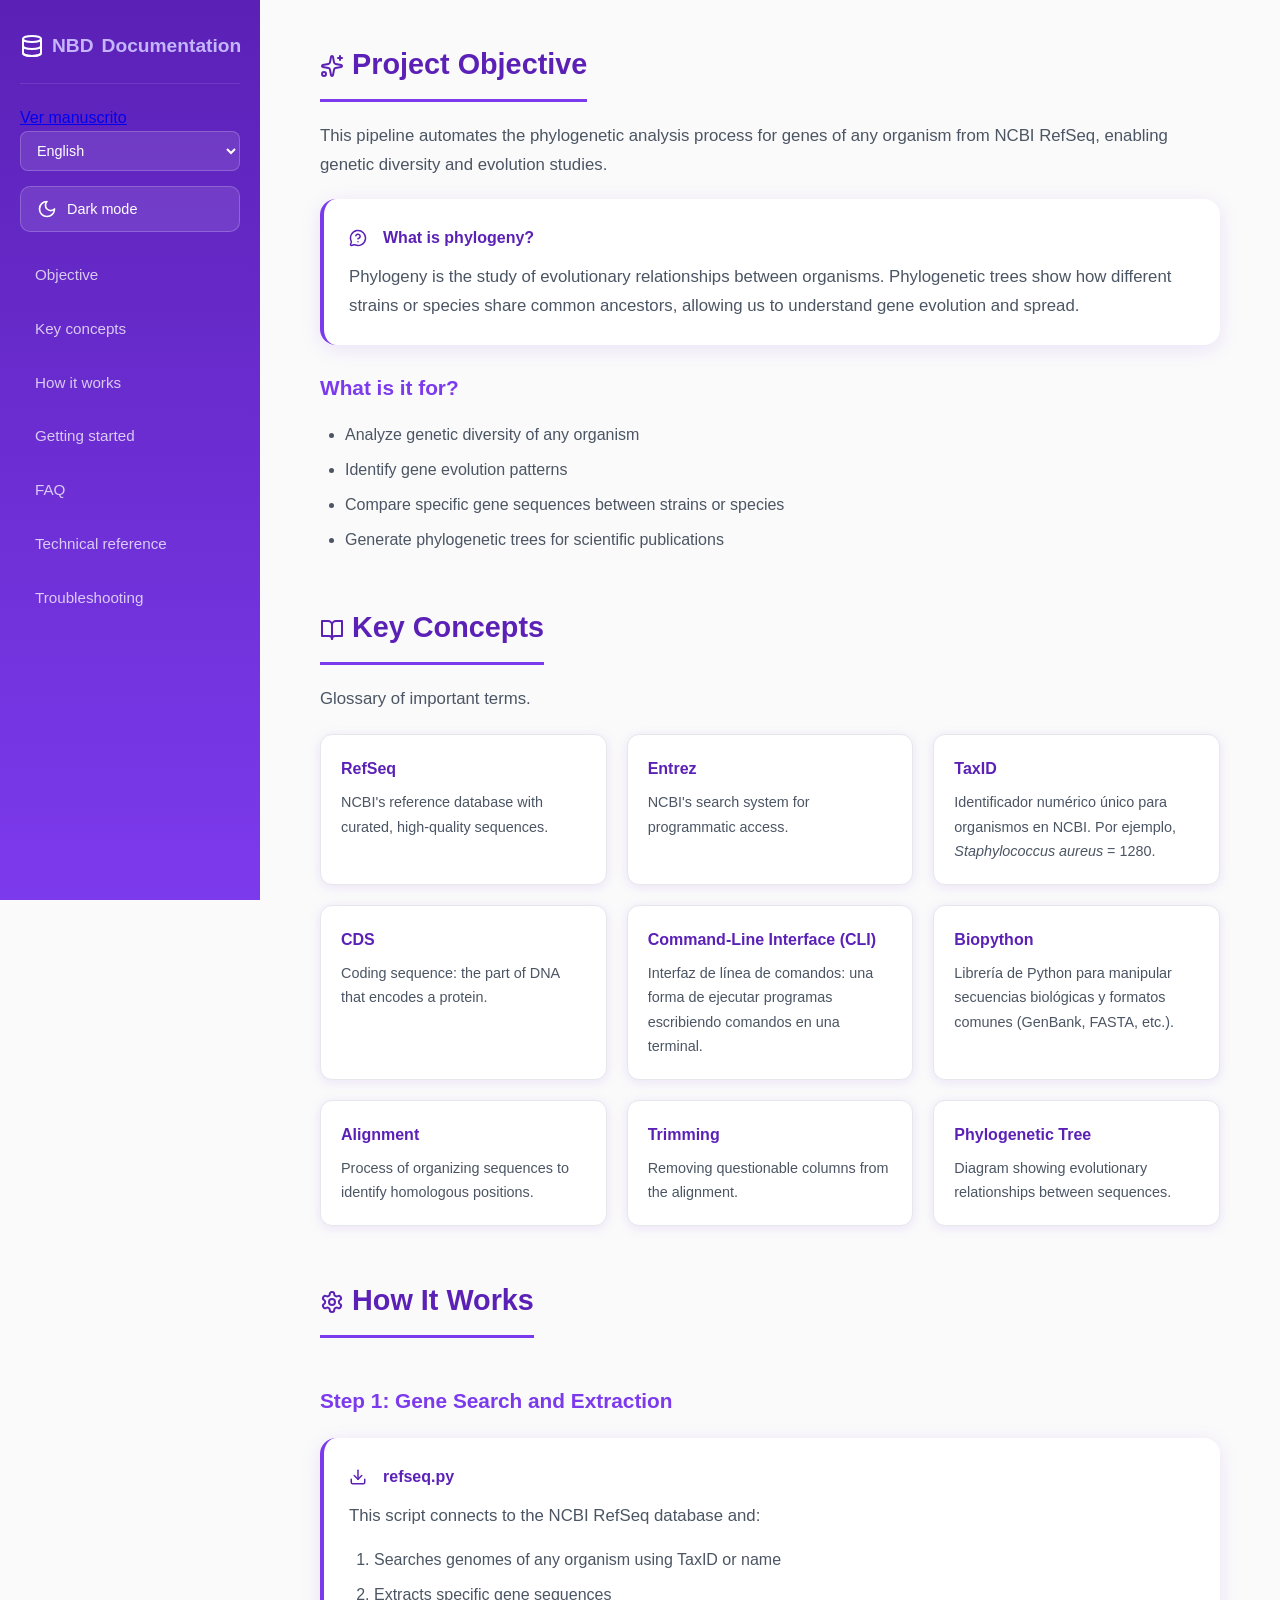
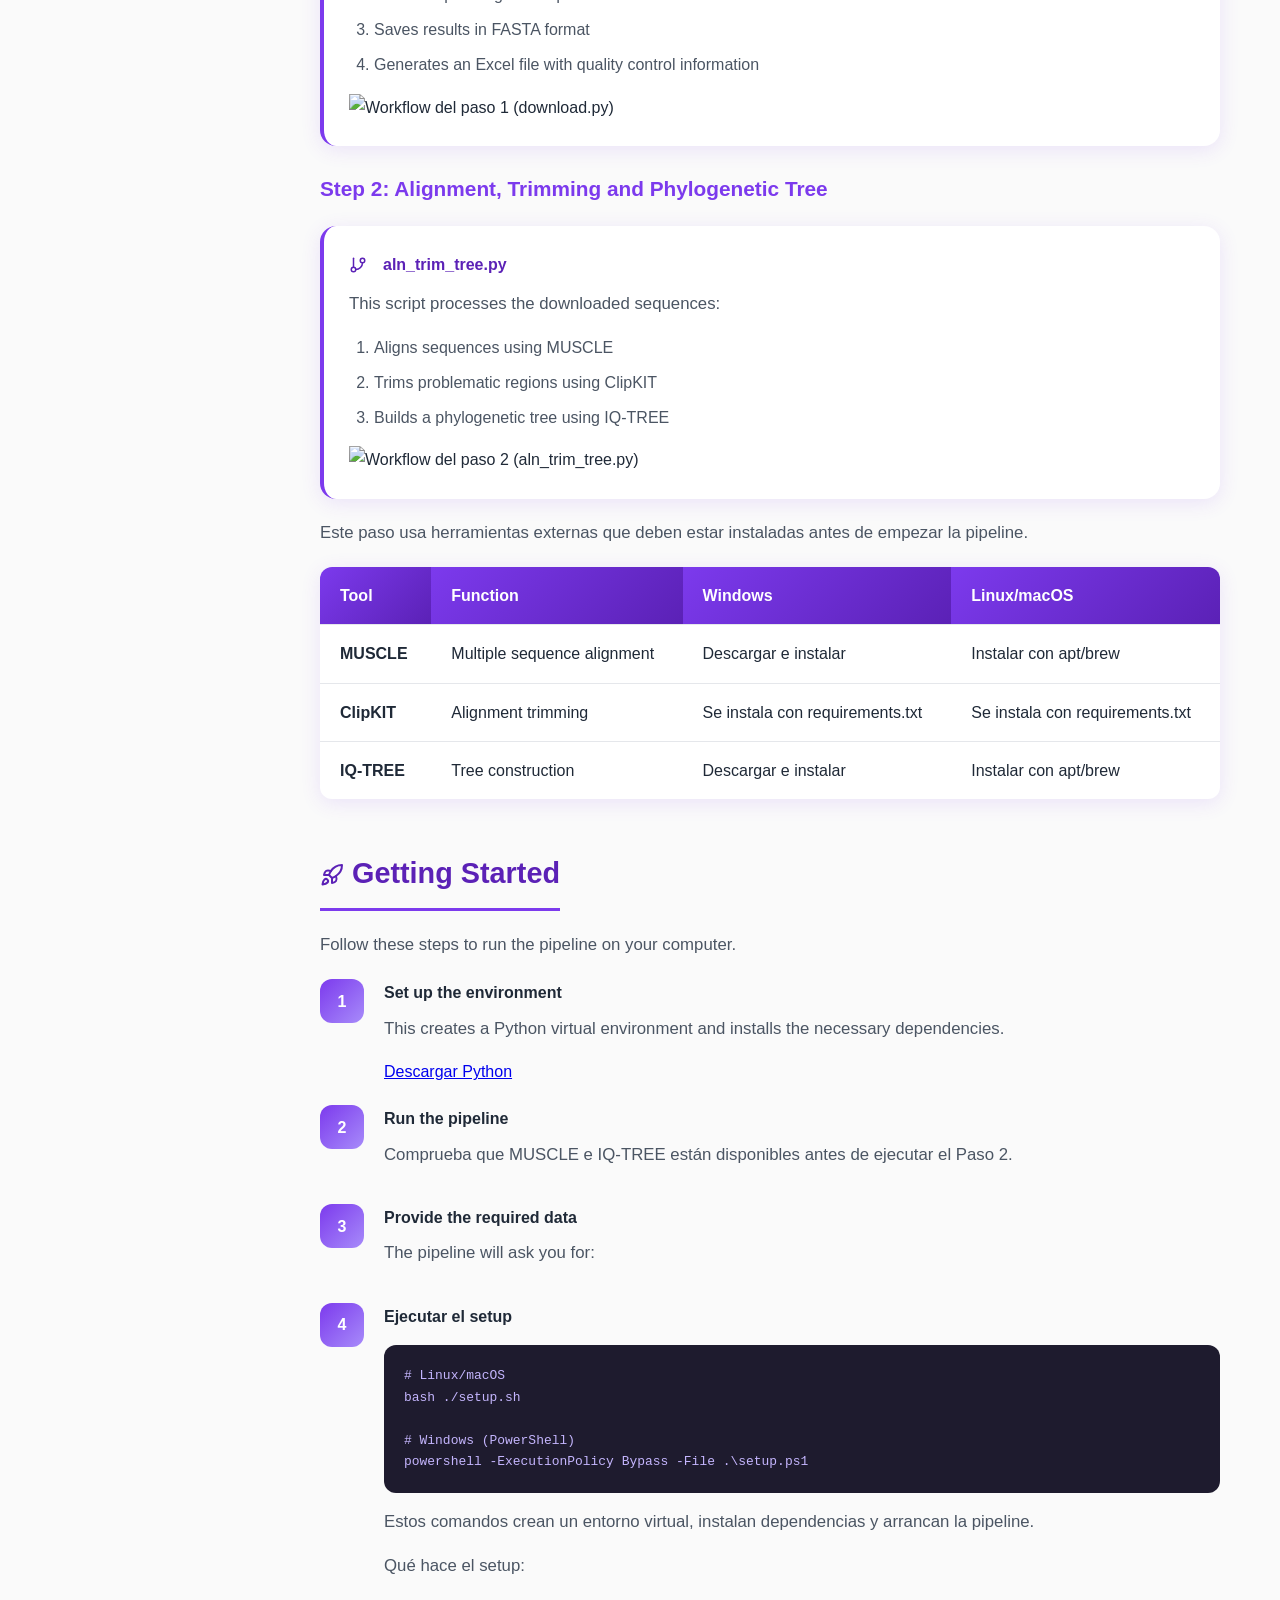
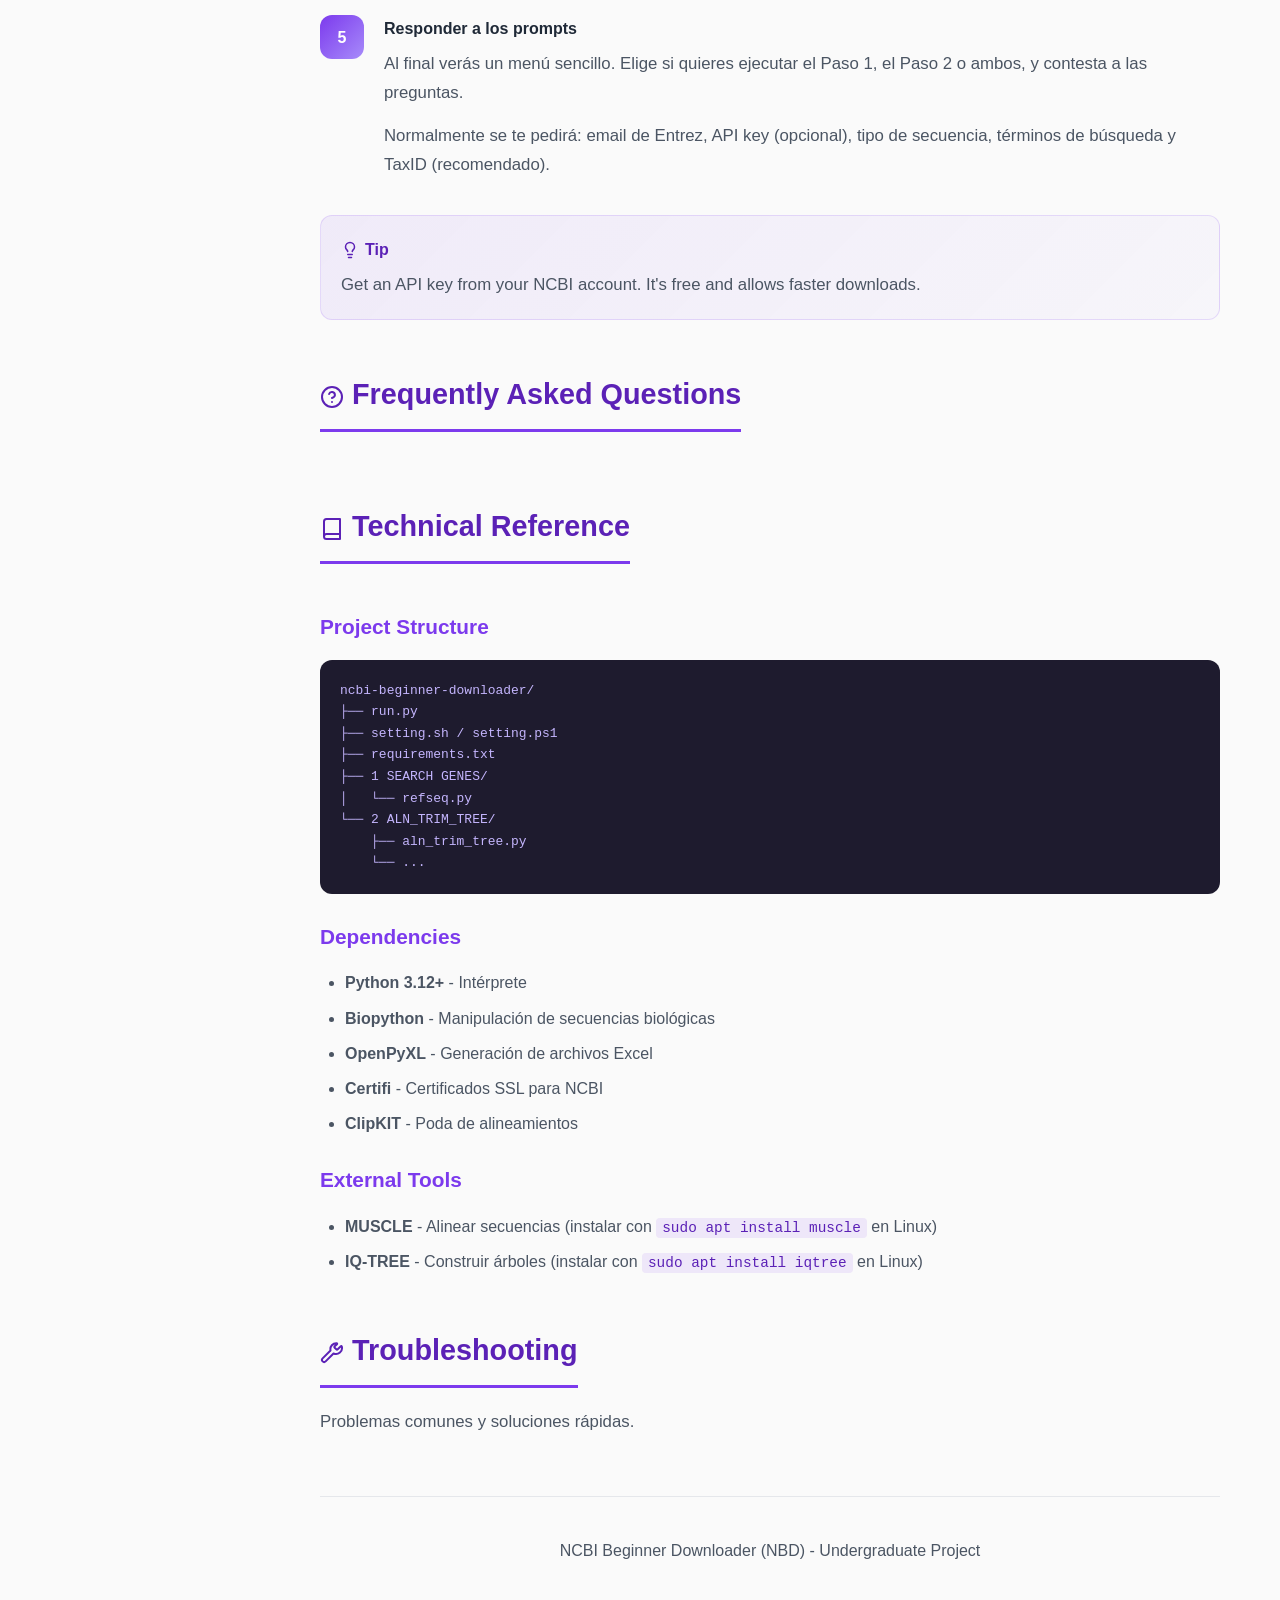
==== commit ff2401e8: "Fix PDF link case sensitivity in index.html" ====
--- a/docs/index.html
+++ b/docs/index.html
@@ -3,15 +3,18 @@
 <head>
     <meta charset="UTF-8">
     <meta name="viewport" content="width=device-width, initial-scale=1.0">
-    <title>NBD Documentación</title>
+    <title>NBGD Documentación</title>
     <link rel="stylesheet" href="styles.css">
 </head>
 <body>
     <nav class="sidebar">
         <div class="sidebar-logo">
         <svg xmlns="http://www.w3.org/2000/svg" width="24" height="24" viewBox="0 0 24 24" fill="none" stroke="currentColor" stroke-width="2" stroke-linecap="round" stroke-linejoin="round"><ellipse cx="12" cy="5" rx="9" ry="3"/><path d="M3 5v14c0 1.66 4 3 9 3s9-1.34 9-3V5"/><path d="M3 12c0 1.66 4 3 9 3s9-1.34 9-3"/><path d="M3 19c0 1.66 4 3 9 3s9-1.34 9-3"/></svg>
-        <span data-i18n="nav.logo">NBD</span> <span data-i18n="nav.documentation">Documentación</span>
+        <span data-i18n="nav.logo">NBGD</span> <span data-i18n="nav.documentation">Documentación</span>
     </div>
+
+        <a class="manuscript-button" href="NBDG.pdf" target="_blank" rel="noopener" data-i18n="nav.manuscript">Ver manuscrito</a>
+
         <div class="language-selector">
             <select id="languageSelect">
                 <option value="es">Español</option>
@@ -26,12 +29,12 @@
         </button>
         <ul class="nav-links">
             <li><a href="#objective" data-i18n="nav.objective">Objetivo</a></li>
-            <li><a href="#pipeline" data-i18n="nav.pipeline">Pipeline</a></li>
+            <li><a href="#concepts" data-i18n="nav.concepts">Conceptos clave</a></li>
             <li><a href="#how-it-works" data-i18n="nav.howItWorks">Cómo funciona</a></li>
             <li><a href="#getting-started" data-i18n="nav.gettingStarted">Inicio rápido</a></li>
-            <li><a href="#concepts" data-i18n="nav.concepts">Conceptos clave</a></li>
             <li><a href="#faq" data-i18n="nav.faq">FAQ</a></li>
             <li><a href="#reference" data-i18n="nav.reference">Referencia técnica</a></li>
+            <li><a href="#troubleshooting" data-i18n="nav.troubleshooting">Troubleshooting</a></li>
         </ul>
     </nav>
 
@@ -39,45 +42,68 @@
         <div class="container">
             <!-- Objective -->
             <section id="objective">
-                <h2><svg xmlns="http://www.w3.org/2000/svg" width="24" height="24" viewBox="0 0 24 24" fill="none" stroke="currentColor" stroke-width="2" stroke-linecap="round" stroke-linejoin="round" style="vertical-align: middle; margin-right: 8px;"><circle cx="12" cy="12" r="10"/><circle cx="12" cy="12" r="6"/><circle cx="12" cy="12" r="2"/></svg><span data-i18n="objective.title">Objetivo del Proyecto</span></h2>
-                <p data-i18n="objective.description">Este pipeline automatiza el proceso de análisis filogenético para genes de cualquier organismo desde NCBI RefSeq, permitiendo estudios de diversidad genética y evolución.</p>
+                <h2><svg xmlns="http://www.w3.org/2000/svg" width="24" height="24" viewBox="0 0 24 24" fill="none" stroke="currentColor" stroke-width="2" stroke-linecap="round" stroke-linejoin="round" class="lucide lucide-sparkles-icon lucide-sparkles" style="vertical-align: middle; margin-right: 8px;"><path d="M11.017 2.814a1 1 0 0 1 1.966 0l1.051 5.558a2 2 0 0 0 1.594 1.594l5.558 1.051a1 1 0 0 1 0 1.966l-5.558 1.051a2 2 0 0 0-1.594 1.594l-1.051 5.558a1 1 0 0 1-1.966 0l-1.051-5.558a2 2 0 0 0-1.594-1.594l-5.558-1.051a1 1 0 0 1 0-1.966l5.558-1.051a2 2 0 0 0 1.594-1.594z"/><path d="M20 2v4"/><path d="M22 4h-4"/><circle cx="4" cy="20" r="2"/></svg><span data-i18n="objective.title">Objetivo del Proyecto</span></h2>
+                <p data-i18n="objective.description">NBGD es una pipeline que automatiza la descarga y el análisis filogenético de genes o productos génicos desde la base de datos de NCBI RefSeq.</p>
 
                 <div class="card">
-                    <h4><svg xmlns="http://www.w3.org/2000/svg" width="18" height="18" viewBox="0 0 24 24" fill="none" stroke="currentColor" stroke-width="2" stroke-linecap="round" stroke-linejoin="round" style="vertical-align: middle; margin-right: 6px;"><path d="M3 3v18h18"/><path d="M18 17V9"/><path d="M13 17V5"/><path d="M8 17v-3"/></svg><span data-i18n="objective.whatIsPhylogeny">¿Qué es la filogenia?</span></h4>
-                    <p data-i18n="objective.phylogenyDescription">La filogenia es el estudio de las relaciones evolutivas entre organismos. Los árboles filogenéticos muestran cómo diferentes cepas o especies comparten ancestros comunes, permitiendo entender la evolución y propagación de genes.</p>
+                    <h4>
+                        <svg xmlns="http://www.w3.org/2000/svg" width="18" height="18" viewBox="0 0 24 24" fill="none" stroke="currentColor" stroke-width="2" stroke-linecap="round" stroke-linejoin="round" class="lucide lucide-message-circle-question-mark-icon lucide-message-circle-question-mark" style="vertical-align: middle; margin-right: 6px;"><path d="M2.992 16.342a2 2 0 0 1 .094 1.167l-1.065 3.29a1 1 0 0 0 1.236 1.168l3.413-.998a2 2 0 0 1 1.099.092 10 10 0 1 0-4.777-4.719"/><path d="M9.09 9a3 3 0 0 1 5.83 1c0 2-3 3-3 3"/><path d="M12 17h.01"/></svg>
+                        <span data-i18n="objective.whatIsPhylogeny">¿Qué es una pipeline?</span>
+                    </h4>
+                    <p data-i18n="objective.phylogenyDescription">En programación una pipeline no es más que una secuencia de procesos conectados entre sí, donde la salida de cada paso es la entrada del siguiente. Esto permite dividir una tarea compleja en pasos más pequeños y modulares, lo que hace que sea más fácil automatizarla.</p>
                 </div>
 
                 <h3 data-i18n="objective.purpose">¿Para qué sirve?</h3>
                 <ul id="objectivePurposes">
-                    <li>Analizar la diversidad genética de cualquier organismo</li>
-                    <li>Identificar patrones de evolución de genes</li>
-                    <li>Comparar secuencias de genes específicos entre cepas o especies</li>
-                    <li>Generar árboles filogenéticos para publicaciones científicas</li>
+                    <li>Descargar lotes grandes de secuencias de manera reproducible (RefSeq)</li>
+                    <li>Generar alineamientos y árboles filogenéticos a partir de un FASTA</li>
+                    <li>Hacer QC (control de calidad) con un Excel con metadatos</li>
+                    <li>Explorar diversidad genética en bacterias, arqueas o virus</li>
                 </ul>
             </section>
 
-            <!-- Pipeline Overview -->
-            <section id="pipeline">
-                <h2><svg xmlns="http://www.w3.org/2000/svg" width="24" height="24" viewBox="0 0 24 24" fill="none" stroke="currentColor" stroke-width="2" stroke-linecap="round" stroke-linejoin="round" style="vertical-align: middle; margin-right: 8px;"><path d="M3 12a9 9 0 0 1 9-9 9.75 9.75 0 0 1 6.74 2.74L21 8"/><path d="M21 3v5h-5"/><path d="M21 12a9 9 0 0 1-9 9 9.75 9.75 0 0 1-6.74-2.74L3 16"/><path d="M8 16H3v5"/></svg><span data-i18n="pipeline.title">Resumen del Pipeline</span></h2>
-                <p data-i18n="pipeline.description">El pipeline consiste en dos pasos consecutivos que transforman datos crudos de NCBI en análisis filogenéticos listos para interpretar.</p>
-
-                <div class="pipeline-flow">
-                    <div class="pipeline-step">
-                        <div class="step-num">1</div>
-                        <h4 data-i18n="pipeline.step1Title">Buscar Genes</h4>
-                        <p data-i18n="pipeline.step1Desc">Descarga secuencias de NCBI RefSeq</p>
-                    </div>
-                    <div class="pipeline-arrow">→</div>
-                    <div class="pipeline-step">
-                        <div class="step-num">2</div>
-                        <h4 data-i18n="pipeline.step2Title">Alinear → Podar → Árbol</h4>
-                        <p data-i18n="pipeline.step2Desc">Construye árbol filogenético</p>
-                    </div>
-                </div>
-
-                <div class="concept-box">
-                    <strong><svg xmlns="http://www.w3.org/2000/svg" width="18" height="18" viewBox="0 0 24 24" fill="none" stroke="currentColor" stroke-width="2" stroke-linecap="round" stroke-linejoin="round" style="vertical-align: middle; margin-right: 6px;"><path d="m21 2-2 2m-7.61 7.61a5.5 5.5 0 1 1-7.778 7.778 5.5 5.5 0 0 1 7.777-7.777zm0 0L15.5 7.5m0 0 3 3L22 7l-3-3m-3.5 3.5L19 4"/></svg><span data-i18n="pipeline.conceptTitle">Concepto: Pipeline</span></strong>
-                    <p data-i18n="pipeline.conceptDescription">Un pipeline es una serie de programas que se ejecutan en secuencia, donde la salida de cada paso es la entrada del siguiente. Esto automatiza tareas repetitivas y garantiza consistencia en los resultados.</p>
+            <!-- Key Concepts -->
+            <section id="concepts">
+                <h2><svg xmlns="http://www.w3.org/2000/svg" width="24" height="24" viewBox="0 0 24 24" fill="none" stroke="currentColor" stroke-width="2" stroke-linecap="round" stroke-linejoin="round" style="vertical-align: middle; margin-right: 8px;"><path d="M2 3h6a4 4 0 0 1 4 4v14a3 3 0 0 0-3-3H2z"/><path d="M22 3h-6a4 4 0 0 0-4 4v14a3 3 0 0 1 3-3h7z"/></svg><span data-i18n="concepts.title">Conceptos Clave</span></h2>
+                <p data-i18n="concepts.description">Glosario de términos importantes para entender el pipeline y el análisis filogenético.</p>
+
+                <div class="glossary-grid">
+                    <div class="glossary-item">
+                        <h4 data-i18n="concepts.refSeq.title">RefSeq</h4>
+                        <p data-i18n="concepts.refSeq.description">Base de datos de referencia de NCBI con secuencias curadas y de alta calidad. Es el "estándar oficial" para análisis genéticos.</p>
+                    </div>
+                    <div class="glossary-item">
+                        <h4 data-i18n="concepts.entrez.title">Entrez</h4>
+                        <p data-i18n="concepts.entrez.description">Sistema de búsqueda de NCBI que permite acceder programáticamente a sus bases de datos biológicas.</p>
+                    </div>
+                    <div class="glossary-item">
+                        <h4 data-i18n="concepts.taxId.title">TaxID</h4>
+                        <p data-i18n-html="concepts.taxId.description">Identificador numérico único para organismos en NCBI. Por ejemplo, <em>Staphylococcus aureus</em> = 1280.</p>
+                    </div>
+                    <div class="glossary-item">
+                        <h4 data-i18n="concepts.cds.title">CDS (Coding DNA Sequence)</h4>
+                        <p data-i18n="concepts.cds.description">Secuencia de codificación: la parte del ADN que codifica para una proteína. Contiene la información genética real.</p>
+                    </div>
+                    <div class="glossary-item">
+                        <h4 data-i18n="concepts.cli.title">Command-Line Interface (CLI)</h4>
+                        <p data-i18n="concepts.cli.description">Interfaz de línea de comandos: una forma de ejecutar programas escribiendo comandos en una terminal.</p>
+                    </div>
+                    <div class="glossary-item">
+                        <h4 data-i18n="concepts.biopython.title">Biopython</h4>
+                        <p data-i18n="concepts.biopython.description">Librería de Python para manipular secuencias biológicas y formatos comunes (GenBank, FASTA, etc.).</p>
+                    </div>
+                    <div class="glossary-item">
+                        <h4 data-i18n="concepts.alignment.title">Alineamiento</h4>
+                        <p data-i18n="concepts.alignment.description">Proceso de organizar secuencias para identificar posiciones homologas (heredadas de un ancestro común). Revela similitudes y diferencias.</p>
+                    </div>
+                    <div class="glossary-item">
+                        <h4 data-i18n="concepts.trimming.title">Recorte (Trimming)</h4>
+                        <p data-i18n="concepts.trimming.description">Eliminar columnas dudosas o con muchos huecos del alineamiento para mejorar la calidad del árbol filogenético.</p>
+                    </div>
+                    <div class="glossary-item">
+                        <h4 data-i18n="concepts.phylogeneticTree.title">Árbol Filogenético</h4>
+                        <p data-i18n="concepts.phylogeneticTree.description">Diagma que muestra las relaciones evolutivas entre secuencias. Los nodos representan ancestros comunes y las ramas muestran divergencia.</p>
+                    </div>
                 </div>
             </section>
 
@@ -87,14 +113,17 @@
 
                 <h3 data-i18n="howItWorks.step1Title">Paso 1: Búsqueda y Extracción de Genes</h3>
                 <div class="card">
-                    <h4><svg xmlns="http://www.w3.org/2000/svg" width="18" height="18" viewBox="0 0 24 24" fill="none" stroke="currentColor" stroke-width="2" stroke-linecap="round" stroke-linejoin="round" style="vertical-align: middle; margin-right: 6px;"><path d="M21 15v4a2 2 0 0 1-2 2H5a2 2 0 0 1-2-2v-4"/><polyline points="7 10 12 15 17 10"/><line x1="12" x2="12" y1="15" y2="3"/></svg><span data-i18n="howItWorks.step1Script">refseq.py</span></h4>
-                    <p data-i18n="howItWorks.step1Description">Este script se conecta a la base de datos NCBI RefSeq y:</p>
+                    <h4><svg xmlns="http://www.w3.org/2000/svg" width="18" height="18" viewBox="0 0 24 24" fill="none" stroke="currentColor" stroke-width="2" stroke-linecap="round" stroke-linejoin="round" style="vertical-align: middle; margin-right: 6px;"><path d="M21 15v4a2 2 0 0 1-2 2H5a2 2 0 0 1-2-2v-4"/><polyline points="7 10 12 15 17 10"/><line x1="12" x2="12" y1="15" y2="3"/></svg><span data-i18n="howItWorks.step1Script">download.py</span></h4>
+                    <p data-i18n="howItWorks.step1Description">Este script busca ensamblados RefSeq, sigue enlaces a nuccore y extrae secuencias por anotación:</p>
                     <ol id="step1Items">
-                        <li>Busca genomas de cualquier organismo usando TaxID o nombre</li>
-                        <li>Extrae secuencias de genes específicos (por nombre de gen o producto)</li>
-                        <li>Guarda los resultados en formato FASTA</li>
-                        <li>Genera un archivo Excel con información de control de calidad</li>
+                        <li>Permite elegir secuencias de nucleótido (CDS) o proteínas (traducción)</li>
+                        <li>Busca por términos (genes o productos) en qualifiers: /gene, /gene_synonym, /product, /note</li>
+                        <li>Genera un FASTA con las secuencias extraídas (y opcionalmente uno codificado)</li>
+                        <li>Genera un Excel (.xlsx) con metadatos para control de calidad (QC)</li>
                     </ol>
+                    <figure class="workflow-figure">
+                        <img src="step1.PNG" alt="Workflow del paso 1 (download.py)" loading="lazy">
+                    </figure>
                 </div>
 
                 <h3 data-i18n="howItWorks.step2Title">Paso 2: Alineamiento, Poda y Árbol Filogenético</h3>
@@ -106,35 +135,39 @@
                         <li><strong>Poda</strong> las regiones problemáticas usando <em>ClipKIT</em></li>
                         <li><strong>Construye</strong> un árbol filogenético usando <em>IQ-TREE</em></li>
                     </ol>
-                </div>
-
+                    <figure class="workflow-figure">
+                        <img src="step2.PNG" alt="Workflow del paso 2 (aln_trim_tree.py)" loading="lazy">
+                    </figure>
+                </div>
+
+                <p class="tools-intro" data-i18n="howItWorks.toolsIntro">Este paso usa herramientas externas que deben estar instaladas antes de empezar la pipeline.</p>
                 <table class="tools-table">
                     <thead>
                         <tr>
                             <th data-i18n="howItWorks.table.tool">Herramienta</th>
                             <th data-i18n="howItWorks.table.function">Función</th>
-                            <th data-i18n="howItWorks.table.input">Entrada</th>
-                            <th data-i18n="howItWorks.table.output">Salida</th>
+                            <th data-i18n="howItWorks.table.windows">Windows</th>
+                            <th data-i18n="howItWorks.table.linuxMac">Linux/macOS</th>
                         </tr>
                     </thead>
                     <tbody>
                         <tr>
                             <td><strong>MUSCLE</strong></td>
                             <td data-i18n="howItWorks.table.muscle.function">Alineamiento múltiple de secuencias</td>
-                            <td data-i18n="howItWorks.table.muscle.input">FASTA (secuencias no alineadas)</td>
-                            <td data-i18n="howItWorks.table.muscle.output">FASTA (alineado)</td>
+                            <td data-i18n-html="howItWorks.table.muscle.windows">Descargar e instalar</td>
+                            <td data-i18n-html="howItWorks.table.muscle.linuxMac">Instalar con apt/brew</td>
                         </tr>
                         <tr>
                             <td><strong>ClipKIT</strong></td>
                             <td data-i18n="howItWorks.table.clipkit.function">Poda de alineamientos</td>
-                            <td data-i18n="howItWorks.table.clipkit.input">FASTA alineado</td>
-                            <td data-i18n="howItWorks.table.clipkit.output">FASTA podado</td>
+                            <td data-i18n-html="howItWorks.table.clipkit.windows">Se instala con requirements.txt</td>
+                            <td data-i18n-html="howItWorks.table.clipkit.linuxMac">Se instala con requirements.txt</td>
                         </tr>
                         <tr>
                             <td><strong>IQ-TREE</strong></td>
                             <td data-i18n="howItWorks.table.iqtree.function">Construcción de árboles filogenéticos</td>
-                            <td data-i18n="howItWorks.table.iqtree.input">FASTA podado</td>
-                            <td data-i18n="howItWorks.table.iqtree.output">Árbol (.treefile), estadísticas</td>
+                            <td data-i18n-html="howItWorks.table.iqtree.windows">Descargar e instalar</td>
+                            <td data-i18n-html="howItWorks.table.iqtree.linuxMac">Instalar con apt/brew</td>
                         </tr>
                     </tbody>
                 </table>
@@ -149,41 +182,52 @@
                     <div class="start-step">
                         <div class="step-number">1</div>
                         <div class="step-content">
-                            <h4 data-i18n="gettingStarted.step1Title">Configurar el entorno</h4>
-                            <pre><code data-i18n="gettingStarted.step1Code"># Linux/Mac
-bash ./setting.sh
-
-# Windows
-powershell -ExecutionPolicy Bypass -File .\setting.ps1</code></pre>
-                            <p data-i18n="gettingStarted.step1Desc">Esto crea un entorno virtual de Python e instala las dependencias necesarias.</p>
+                            <h4 data-i18n="gettingStarted.step1Title">Instalar Python</h4>
+                            <p data-i18n="gettingStarted.step1Desc">Instala Python desde la web oficial (versión recomendada: 3.12).</p>
+                            <a class="inline-link" href="https://www.python.org/downloads/" target="_blank" rel="noopener" data-i18n="gettingStarted.step1LinkText">Descargar Python</a>
                         </div>
                     </div>
 
                     <div class="start-step">
                         <div class="step-number">2</div>
                         <div class="step-content">
-                            <h4 data-i18n="gettingStarted.step2Title">Ejecutar el pipeline</h4>
-                            <pre><code data-i18n="gettingStarted.step2Code">python run.py</code></pre>
-                            <p data-i18n="gettingStarted.step2Desc">El script te preguntará qué quieres hacer:</p>
-                            <ul id="step2Options">
-                                <li><strong>1</strong> → Solo Paso 1 (descargar genes)</li>
-                                <li><strong>2</strong> → Solo Paso 2 (alinear/árbol)</li>
-                                <li><strong>3</strong> → Ambos pasos seguidos</li>
+                            <h4 data-i18n="gettingStarted.step2Title">Instalar MUSCLE e IQ-TREE</h4>
+                            <p data-i18n-html="gettingStarted.step2Desc">Comprueba que MUSCLE e IQ-TREE están disponibles antes de ejecutar el Paso 2.</p>
+                        </div>
+                    </div>
+
+                    <div class="start-step">
+                        <div class="step-number">3</div>
+                        <div class="step-content">
+                            <h4 data-i18n="gettingStarted.step3Title">Abrir la carpeta del proyecto en la terminal</h4>
+                            <p data-i18n="gettingStarted.step3Desc">Abre una terminal en la carpeta donde descargaste/clonaste NBGD.</p>
+                            <ul id="terminalMethods">
                             </ul>
                         </div>
                     </div>
 
                     <div class="start-step">
-                        <div class="step-number">3</div>
-                        <div class="step-content">
-                            <h4 data-i18n="gettingStarted.step3Title">Proporcionar los datos requeridos</h4>
-                            <p data-i18n="gettingStarted.step3Desc">El pipeline te pedirÃ¡:</p>
-                            <ul id="step3Items">
-                                <li><strong>Email para NCBI</strong> (obligatorio)</li>
-                                <li><strong>Clave API de NCBI</strong> (opcional, pero recomendado)</li>
-                                <li><strong>Nombre del gen</strong> a buscar (ej: <code>16S rRNA</code>, <code>cox1</code>)</li>
-                                <li><strong>TaxID</strong> del organismo a estudiar (ej: <code>9606</code> para <em>Homo sapiens</em>)</li>
-                            </ul>
+                        <div class="step-number">4</div>
+                        <div class="step-content">
+                            <h4 data-i18n="gettingStarted.step4Title">Ejecutar el setup</h4>
+                            <pre><code data-i18n="gettingStarted.step4Code"># Linux/macOS
+bash ./setup.sh
+
+# Windows (PowerShell)
+powershell -ExecutionPolicy Bypass -File .\setup.ps1</code></pre>
+                            <p data-i18n="gettingStarted.step4Desc">Estos comandos crean un entorno virtual, instalan dependencias y arrancan la pipeline.</p>
+                            <p data-i18n="gettingStarted.step4WhatItDoes">Qué hace el setup:</p>
+                            <ul id="setupWhatItDoes"></ul>
+                        </div>
+                    </div>
+
+                    <div class="start-step">
+                        <div class="step-number">5</div>
+                        <div class="step-content">
+                            <h4 data-i18n="gettingStarted.step5Title">Responder a los prompts</h4>
+                            <p data-i18n="gettingStarted.step5Desc">Al final verás un menú sencillo. Elige si quieres ejecutar el Paso 1, el Paso 2 o ambos, y contesta a las preguntas.</p>
+                            <ul id="afterSetupOptions"></ul>
+                            <p data-i18n="gettingStarted.step5Prompts">Normalmente se te pedirá: email de Entrez, API key (opcional), tipo de secuencia, términos de búsqueda y TaxID (recomendado).</p>
                         </div>
                     </div>
                 </div>
@@ -194,55 +238,6 @@
                 </div>
             </section>
 
-            <!-- Key Concepts -->
-            <section id="concepts">
-                <h2><svg xmlns="http://www.w3.org/2000/svg" width="24" height="24" viewBox="0 0 24 24" fill="none" stroke="currentColor" stroke-width="2" stroke-linecap="round" stroke-linejoin="round" style="vertical-align: middle; margin-right: 8px;"><path d="M2 3h6a4 4 0 0 1 4 4v14a3 3 0 0 0-3-3H2z"/><path d="M22 3h-6a4 4 0 0 0-4 4v14a3 3 0 0 1 3-3h7z"/></svg><span data-i18n="concepts.title">Conceptos Clave</span></h2>
-                <p data-i18n="concepts.description">Glosario de términos importantes para entender el pipeline y el análisis filogenético.</p>
-
-                <div class="glossary-grid">
-                    <div class="glossary-item">
-                        <h4 data-i18n="concepts.refSeq.title">RefSeq</h4>
-                        <p data-i18n="concepts.refSeq.description">Base de datos de referencia de NCBI con secuencias curadas y de alta calidad. Es el "estándar oficial" para análisis genéticos.</p>
-                    </div>
-                    <div class="glossary-item">
-                        <h4 data-i18n="concepts.fasta.title">FASTA</h4>
-                        <p data-i18n="concepts.fasta.description">Formato de texto para almacenar secuencias de ADN/proteínas. Cada secuencia comienza con una línea de descripción seguida de las letras de la secuencia.</p>
-                    </div>
-                    <div class="glossary-item">
-                        <h4 data-i18n="concepts.cds.title">CDS (Coding Sequence)</h4>
-                        <p data-i18n="concepts.cds.description">Secuencia de codificación: la parte del ADN que codifica para una proteína. Contiene la información genética real.</p>
-                    </div>
-                    <div class="glossary-item">
-                        <h4 data-i18n="concepts.alignment.title">Alineamiento</h4>
-                        <p data-i18n="concepts.alignment.description">Proceso de organizar secuencias para identificar posiciones homologas (heredadas de un ancestro común). Revela similitudes y diferencias.</p>
-                    </div>
-                    <div class="glossary-item">
-                        <h4 data-i18n="concepts.trimming.title">Poda (Trimming)</h4>
-                        <p data-i18n="concepts.trimming.description">Eliminar columnas dudosas o con muchos huecos del alineamiento para mejorar la calidad del árbol filogenético.</p>
-                    </div>
-                    <div class="glossary-item">
-                        <h4 data-i18n="concepts.phylogeneticTree.title">Árbol Filogenético</h4>
-                        <p data-i18n="concepts.phylogeneticTree.description">Diagma que muestra las relaciones evolutivas entre secuencias. Los nodos representan ancestros comunes y las ramas muestran divergencia.</p>
-                    </div>
-                    <div class="glossary-item">
-                        <h4 data-i18n="concepts.bootstrap.title">Bootstrap</h4>
-                        <p data-i18n="concepts.bootstrap.description">Método estadístico que mide la confianza de cada rama del árbol. Valores altos (>70%) indican ramas fiables.</p>
-                    </div>
-                    <div class="glossary-item">
-                        <h4 data-i18n="concepts.entrez.title">Entrez</h4>
-                        <p data-i18n="concepts.entrez.description">Sistema de búsqueda de NCBI que permite acceder programáticamente a sus bases de datos biológicas.</p>
-                    </div>
-                    <div class="glossary-item">
-                        <h4 data-i18n="concepts.taxId.title">TaxID</h4>
-                        <p data-i18n="concepts.taxId.description">Identificador numérico único para organismos en NCBI. Por ejemplo, <em>Homo sapiens</em> = 9606.</p>
-                    </div>
-                    <div class="glossary-item">
-                        <h4 data-i18n="concepts.homology.title">Homología</h4>
-                        <p data-i18n="concepts.homology.description">Secuencias que descienden de un ancestro común. Puede ser ortología (especies diferentes) o paralogía (mismo genoma).</p>
-                    </div>
-                </div>
-            </section>
-
             <!-- FAQ -->
             <section id="faq">
                 <h2><svg xmlns="http://www.w3.org/2000/svg" width="24" height="24" viewBox="0 0 24 24" fill="none" stroke="currentColor" stroke-width="2" stroke-linecap="round" stroke-linejoin="round" style="vertical-align: middle; margin-right: 8px;"><circle cx="12" cy="12" r="10"/><path d="M9.09 9a3 3 0 0 1 5.83 1c0 2-3 3-3 3"/><path d="M12 17h.01"/></svg><span data-i18n="faq.title">Preguntas Frecuentes</span></h2>
@@ -256,16 +251,15 @@
                 <h2><svg xmlns="http://www.w3.org/2000/svg" width="24" height="24" viewBox="0 0 24 24" fill="none" stroke="currentColor" stroke-width="2" stroke-linecap="round" stroke-linejoin="round" style="vertical-align: middle; margin-right: 8px;"><path d="M4 19.5v-15A2.5 2.5 0 0 1 6.5 2H20v20H6.5a2.5 2.5 0 0 1 0-5H20"/></svg><span data-i18n="reference.title">Referencia Técnica</span></h2>
 
                 <h3 data-i18n="reference.structureTitle">Estructura del Proyecto</h3>
-                <pre><code data-i18n="reference.structure"> ncbi-beginner-downloader/
-├── run.py                          # Punto de entrada del pipeline
-├── setting.sh / setting.ps1       # Scripts de configuración
+                <pre><code data-i18n="reference.structure">NBGD/
+├── run.py                          # Menú interactivo (Step 1/2/ambos)
+├── setup.sh / setup.ps1            # Setup: crea .venv + instala deps
 ├── requirements.txt                # Dependencias de Python
+├── command.txt                     # Comandos de arranque (copy/paste)
 ├── 1 SEARCH GENES/
-│   └── refseq.py                   # Paso 1: Descarga de NCBI
+│   └── download.py                 # Step 1: descarga/extracción (RefSeq/Entrez)
 └── 2 ALN_TRIM_TREE/
-    ├── aln_trim_tree.py            # Paso 2: Alineamiento y árbol
-    ├── muscle-win64.v5.3.exe       # MUSCLE para Windows
-    └── bin/iqtree2.exe             # IQ-TREE para Windows</code></pre>
+    └── aln_trim_tree.py            # Step 2: MUSCLE -> ClipKIT -> IQ-TREE</code></pre>
 
                 <h3 data-i18n="reference.dependenciesTitle">Dependencias</h3>
                 <ul id="dependenciesList">
@@ -281,45 +275,18 @@
                     <li><strong>MUSCLE</strong> - Alinear secuencias (instalar con <code>sudo apt install muscle</code> en Linux)</li>
                     <li><strong>IQ-TREE</strong> - Construir árboles (instalar con <code>sudo apt install iqtree</code> en Linux)</li>
                 </ul>
-
-                <h3 data-i18n="reference.cliArgsTitle">Argumentos de Línea de Comandos</h3>
-                <div class="card">
-                    <h4 data-i18n="reference.cliScript">aln_trim_tree.py</h4>
-                    <pre><code data-i18n="reference.cliExample">python aln_trim_tree.py --input input.fasta [opciones]
-
---input FILE         Archivo FASTA de entrada (requerido)
---aligned FILE      Archivo de salida alineado (opcional)
---trimmed FILE      Archivo de salida podado (opcional)
---clipkit-mode MODE Modo de poda: smart-gap, gappy, kpic (default: smart-gap)
---outgroup NAME     Nombre del outgroup para el árbol (opcional)</code></pre>
-                </div>
-
-                <h3 data-i18n="reference.outputFormatsTitle">Formatos de Salida</h3>
-                <div class="card">
-                    <h4 data-i18n="reference.step1OutputTitle">Paso 1 - Archivos generados:</h4>
-                    <ul id="step1Outputs">
-                        <li><code>.fasta</code> - Secuencias extraídas</li>
-                        <li><code>_code.fasta</code> - Versión con códigos (si se solicita)</li>
-                        <li><code>.xlsx</code> - Control de calidad en Excel</li>
-                    </ul>
-                </div>
-                <div class="card">
-                    <h4 data-i18n="reference.step2OutputTitle">Paso 2 - Archivos generados:</h4>
-                    <ul id="step2Outputs">
-                        <li><code>_aligned.fasta</code> - Secuencias alineadas</li>
-                        <li><code>_aligned_trimmed.fasta</code> - Alineamiento podado</li>
-                        <li><code>iqtree_results/</code> - Directorio con:</li>
-                        <ul>
-                            <li><code>.treefile</code> - Árbol filogenético (formato Newick)</li>
-                            <li><code>.iqtree</code> - Archivo con estadísticas</li>
-                        </ul>
-                    </ul>
-                </div>
+            </section>
+
+            <!-- Troubleshooting -->
+            <section id="troubleshooting">
+                <h2><svg xmlns="http://www.w3.org/2000/svg" width="24" height="24" viewBox="0 0 24 24" fill="none" stroke="currentColor" stroke-width="2" stroke-linecap="round" stroke-linejoin="round" style="vertical-align: middle; margin-right: 8px;"><path d="M14.7 6.3a1 1 0 0 0 0 1.4l1.6 1.6a1 1 0 0 0 1.4 0l3.11-3.11c.32-.32.86-.22.98.22a6 6 0 0 1-8.26 7.06l-7.91 7.91a1 1 0 0 1-3-3l7.91-7.91A6 6 0 0 1 16.78 3.2c.44.12.54.66.22.98z"/></svg><span data-i18n="troubleshooting.title">Troubleshooting</span></h2>
+                <p data-i18n="troubleshooting.description">Problemas comunes y soluciones rápidas.</p>
+                <ul id="troubleshootingItems"></ul>
             </section>
 
             <!-- Footer -->
             <footer class="footer">
-                <p data-i18n="footer.text">NCBI Beginner Downloader (NBD) - Proyecto de Grado</p>
+                <p data-i18n="footer.text">NBGD (NCBI Bacterial Gene Downloader) - Trabajo de Fin de Grado</p>
             </footer>
         </div>
     </main>
@@ -327,4 +294,4 @@
     <script src="i18n.js"></script>
     <script src="script.js"></script>
 </body>
-</html>+</html>
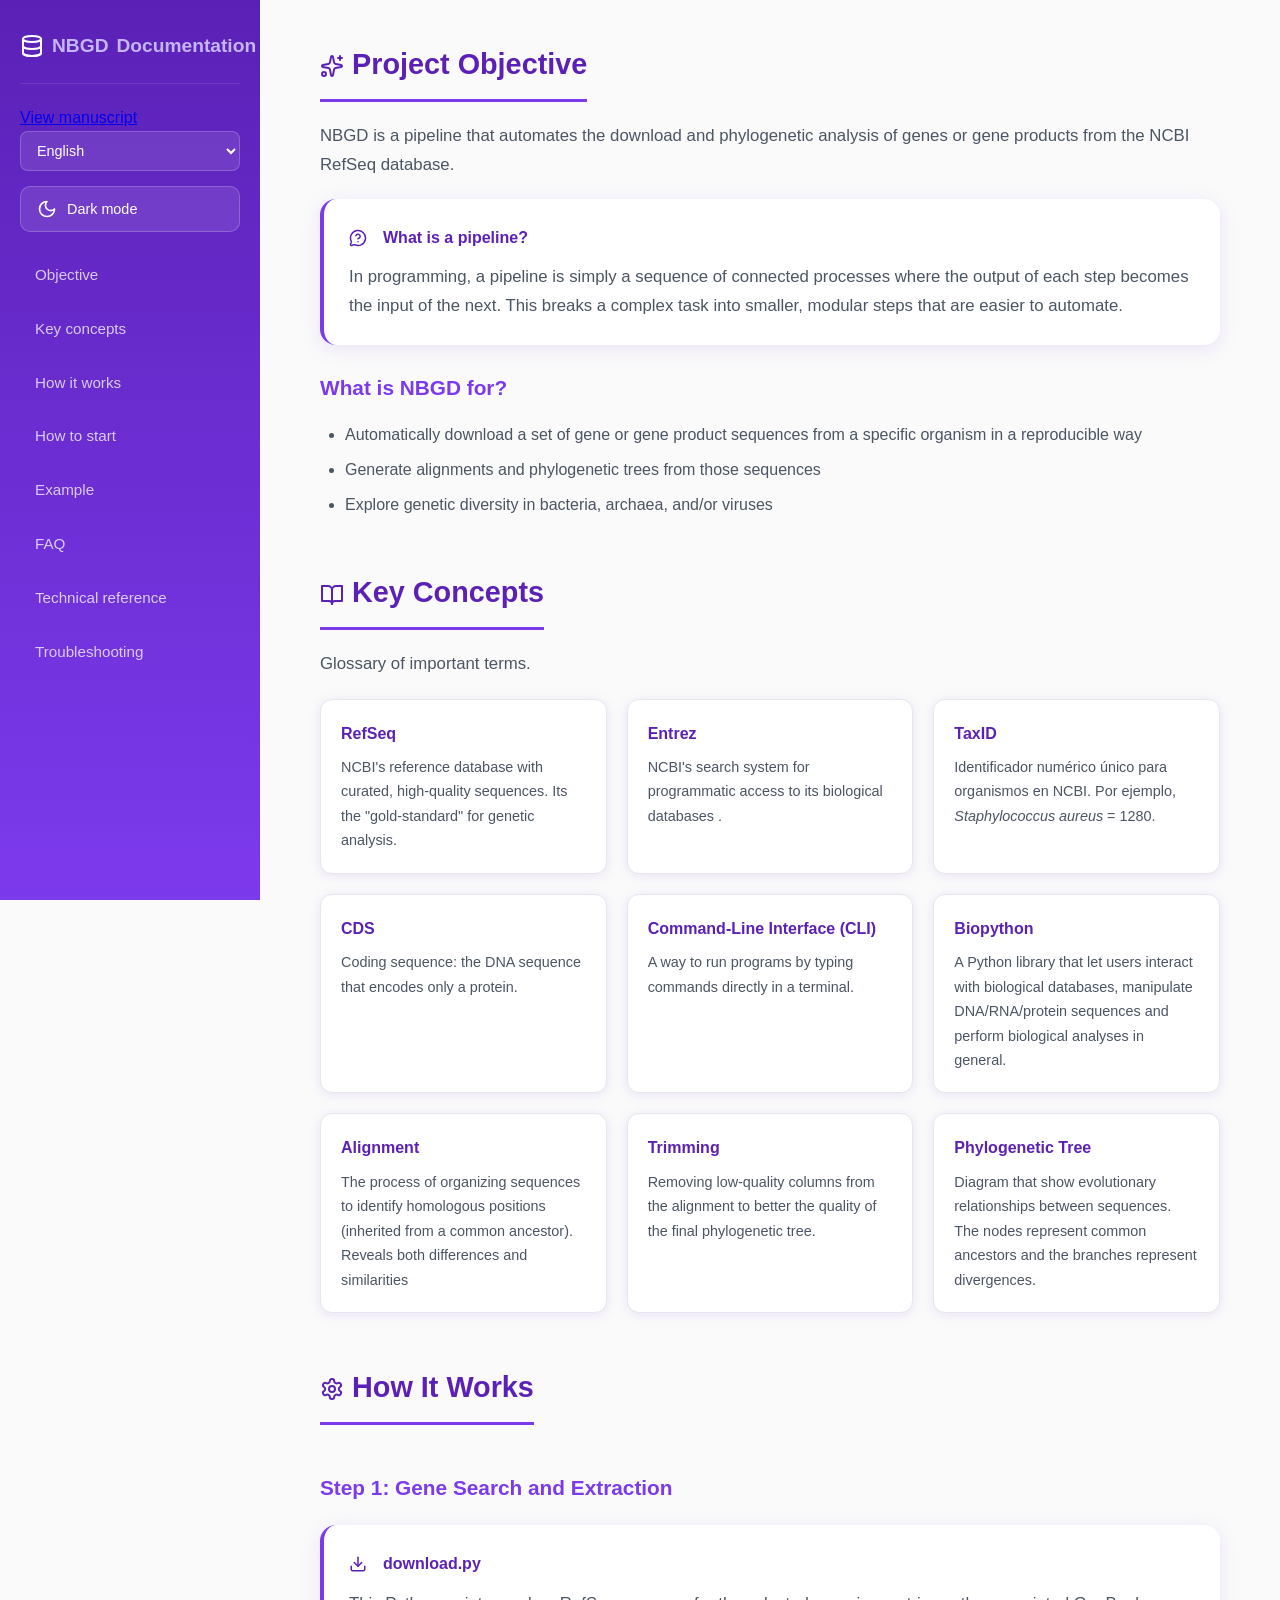
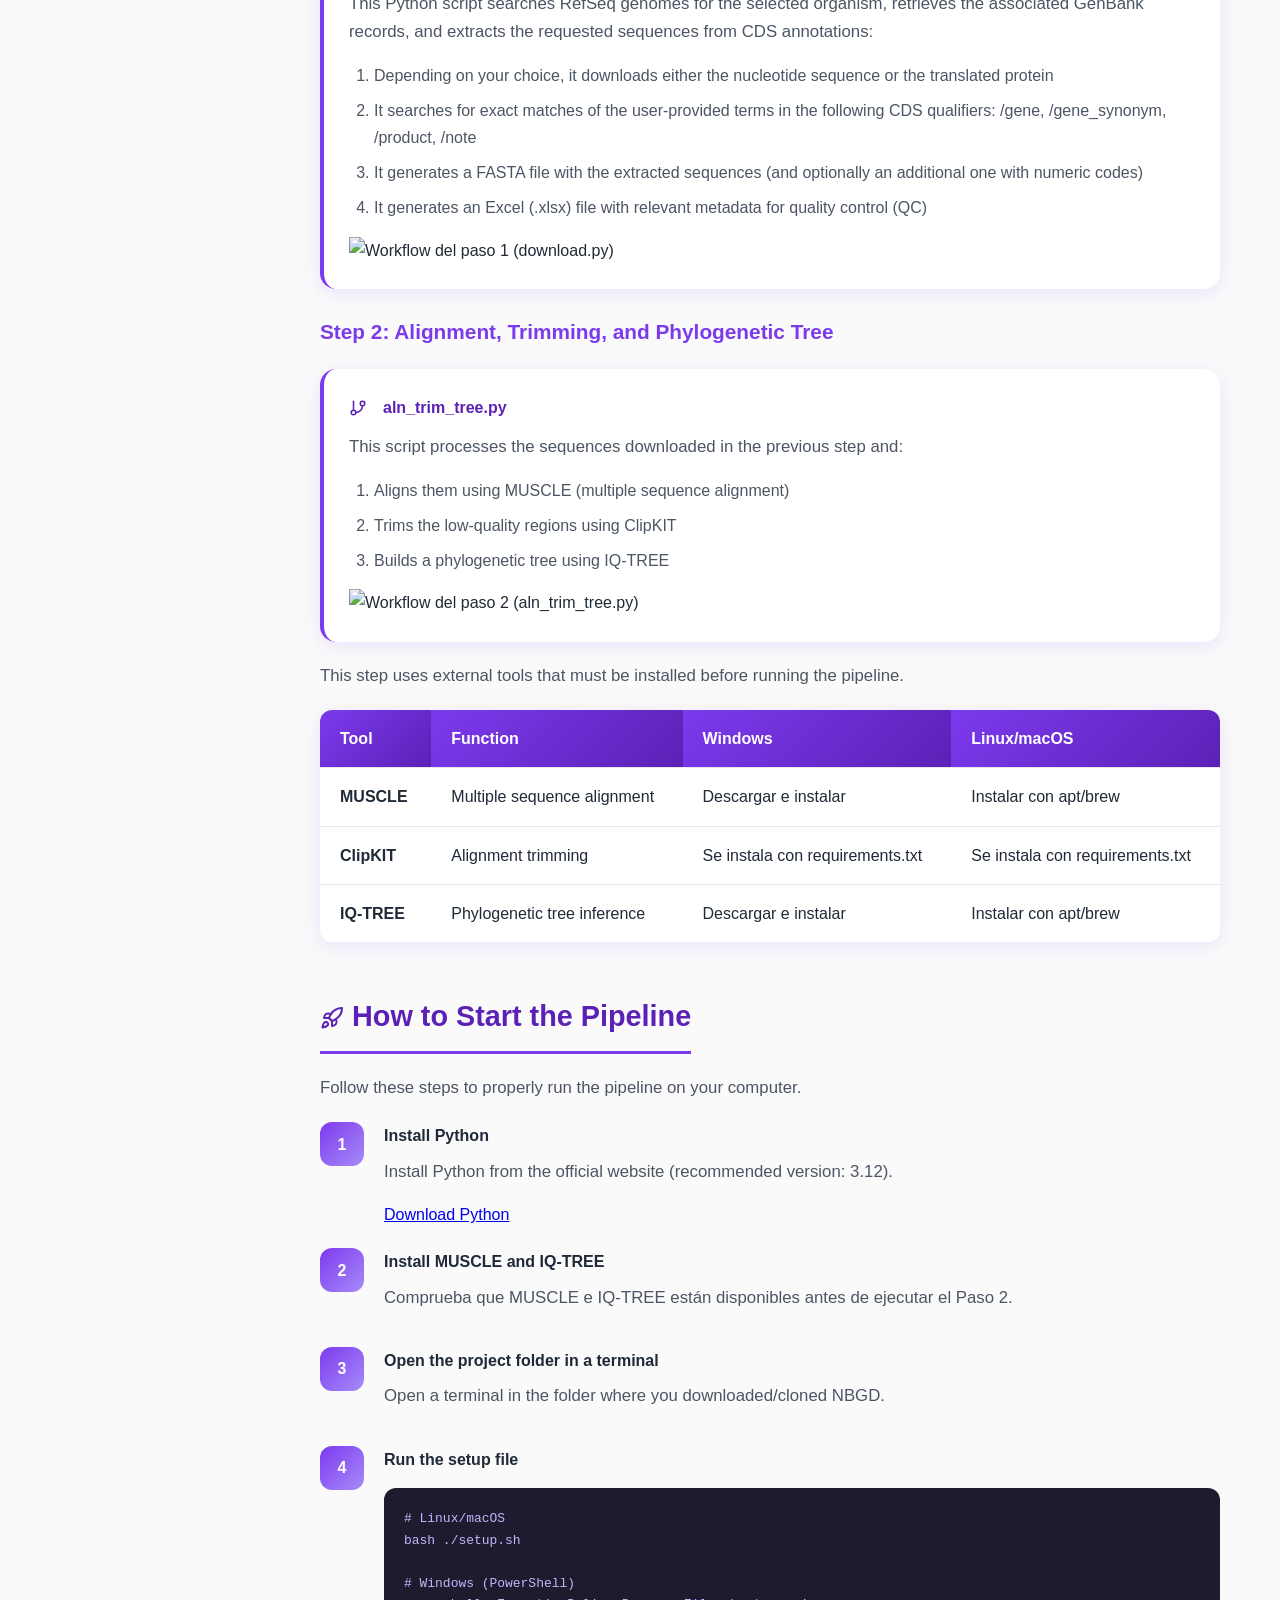
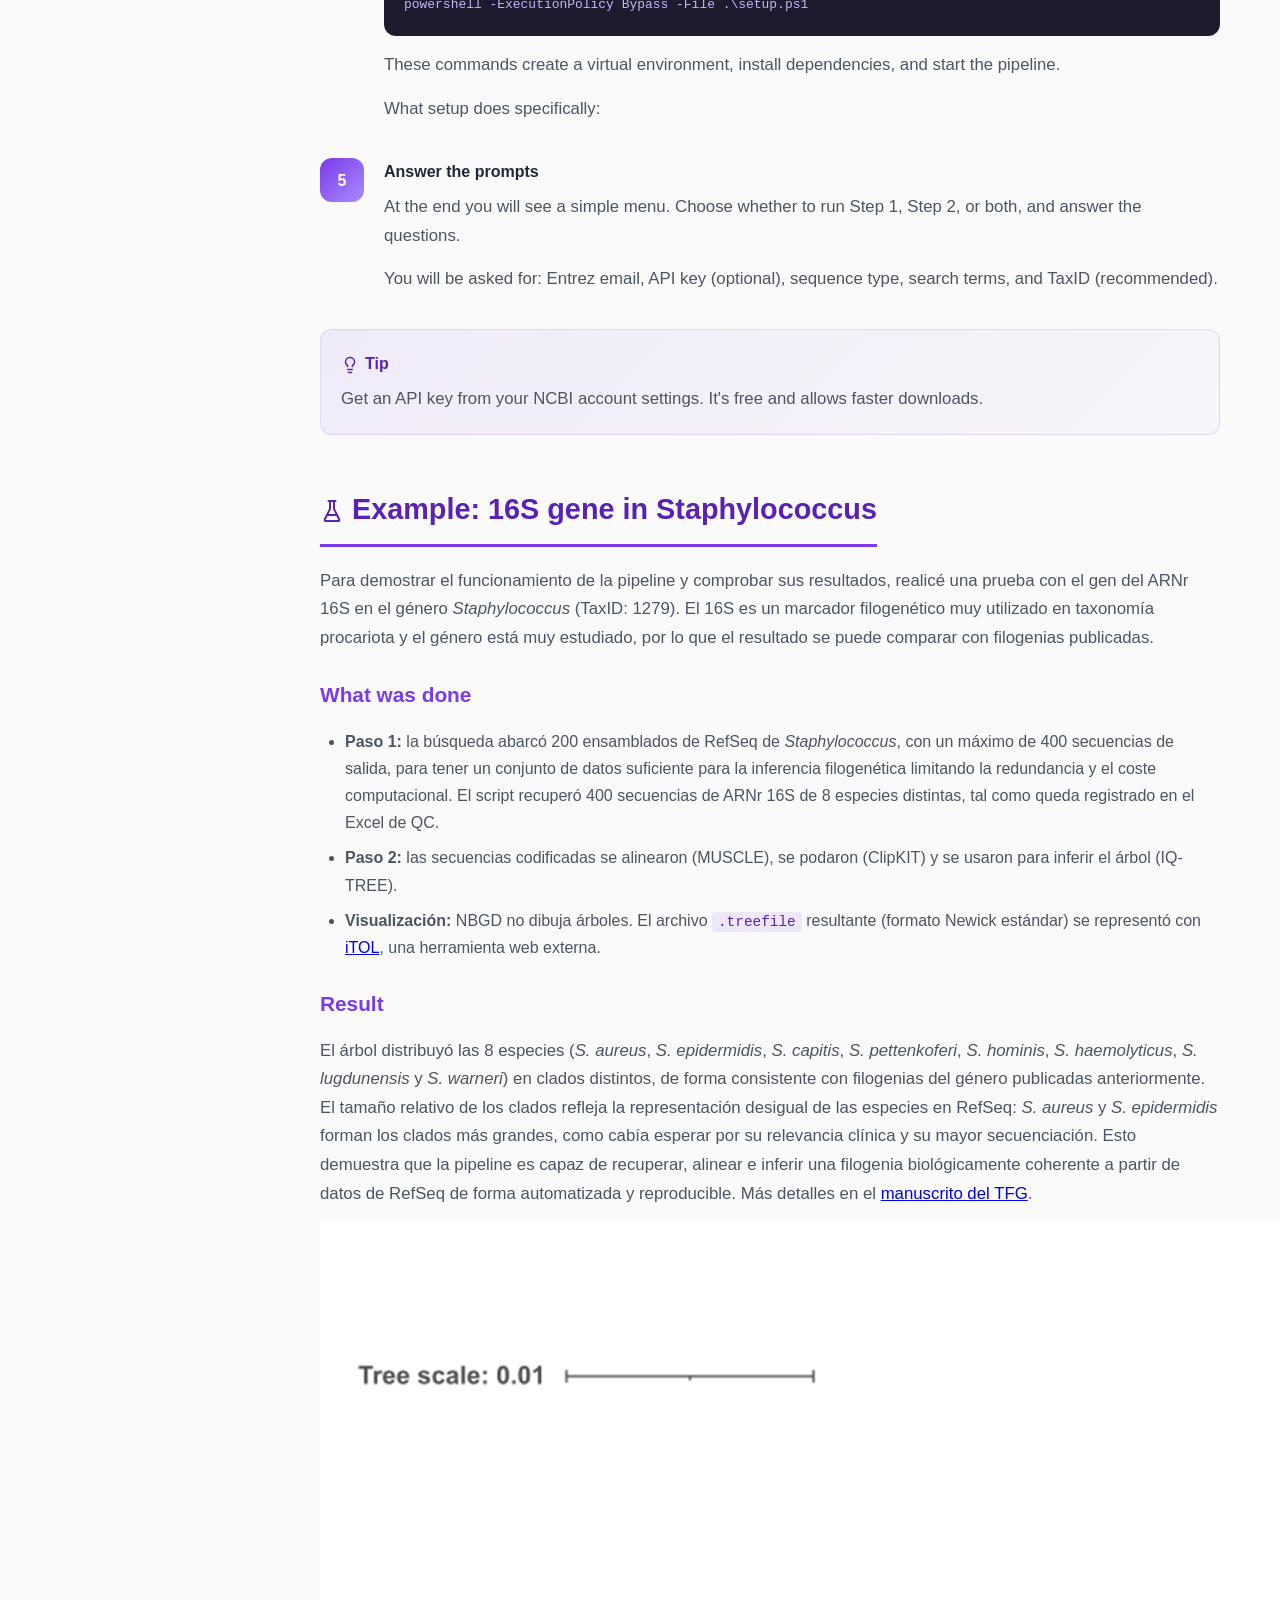
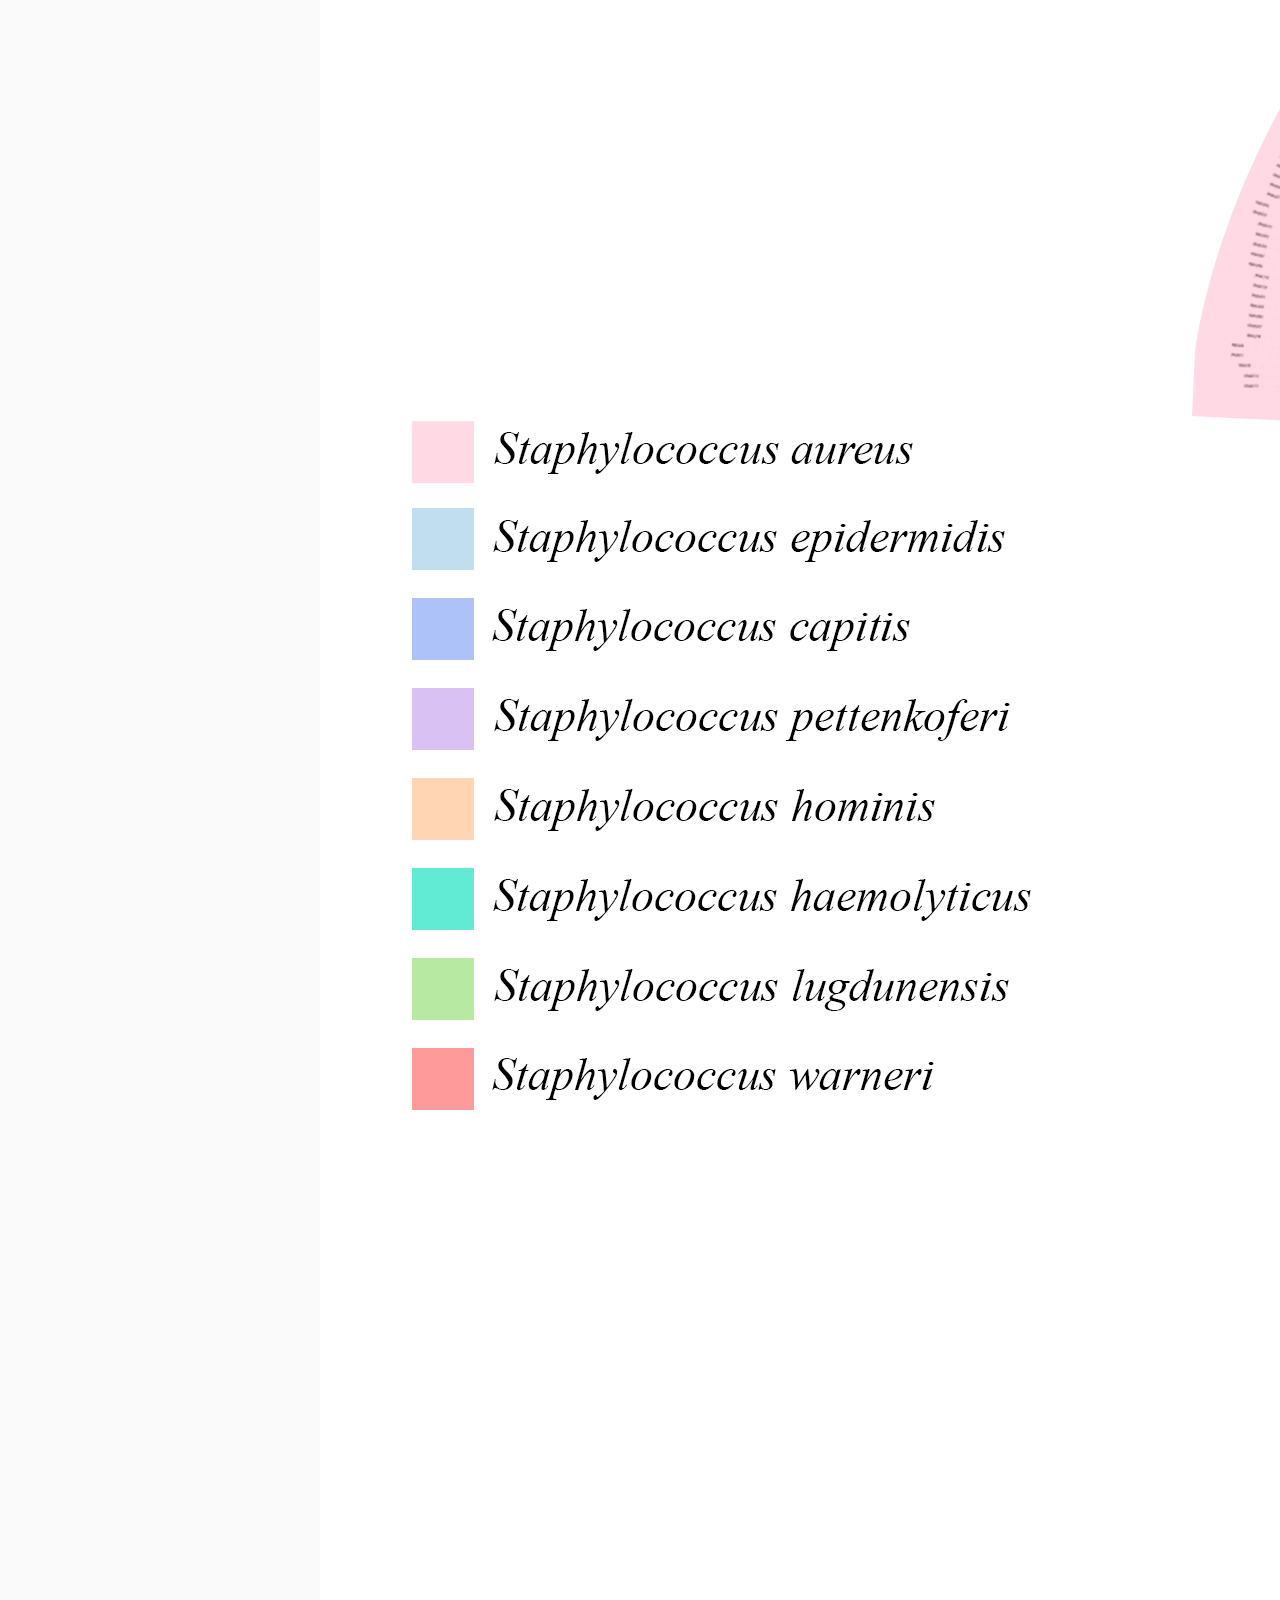
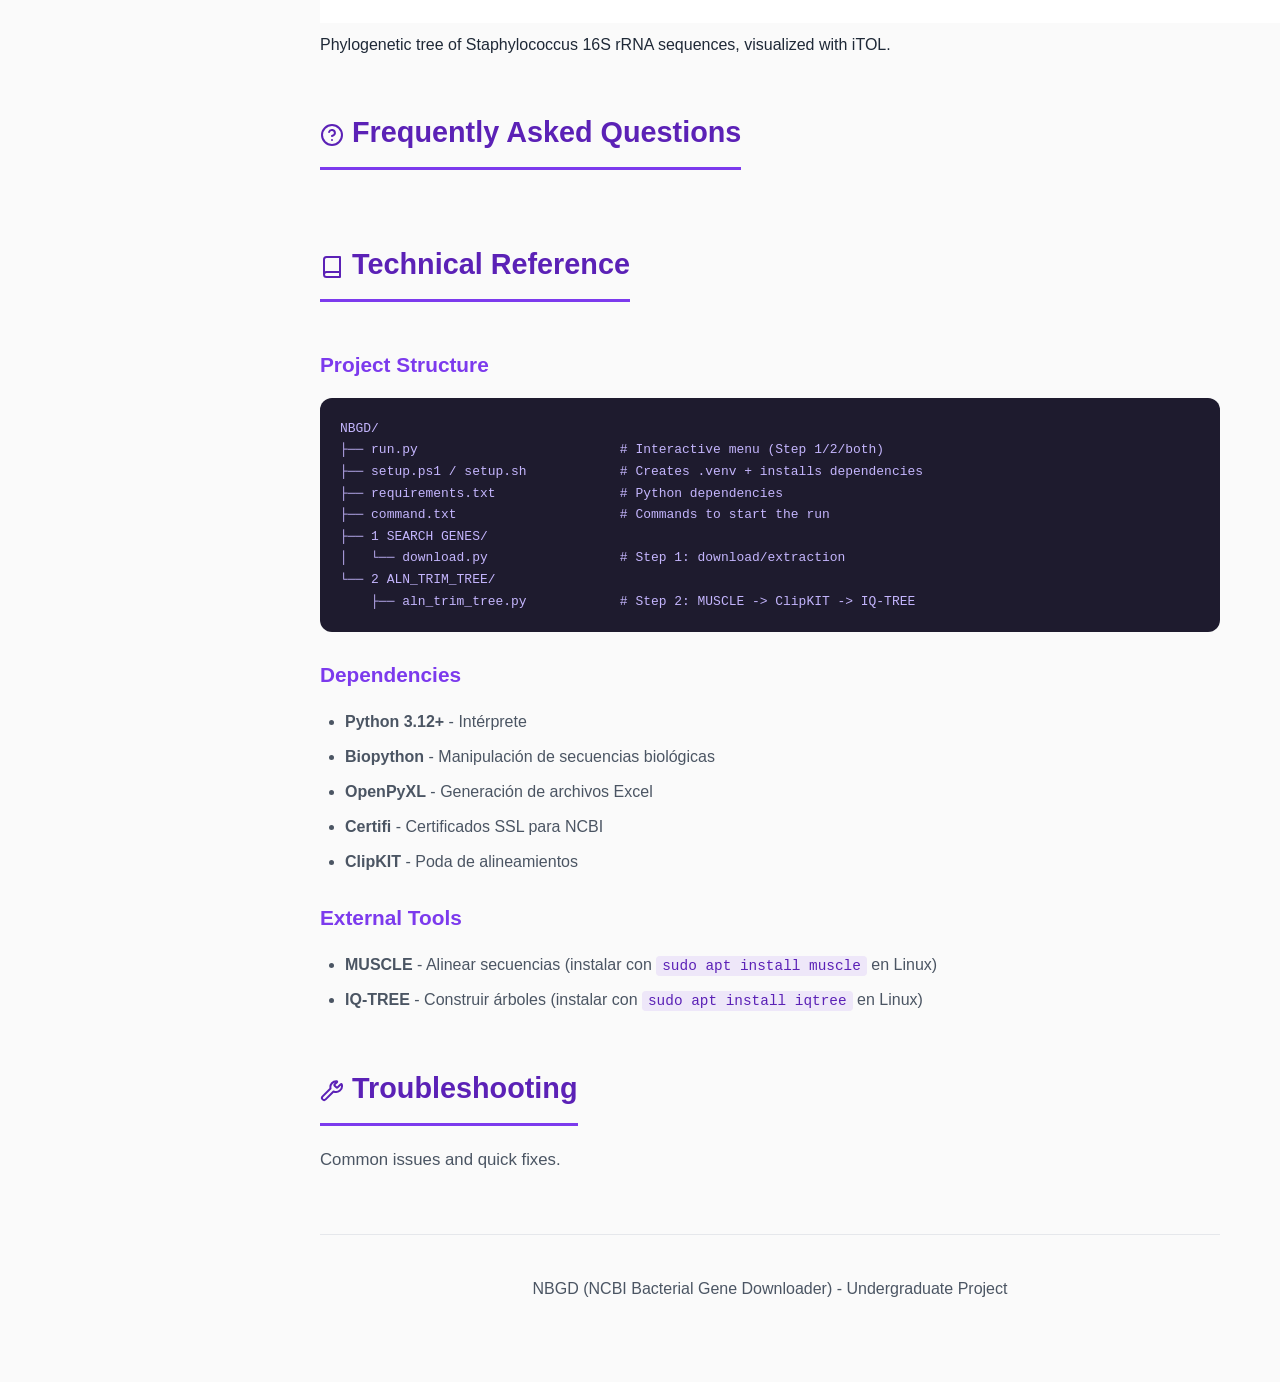
==== commit 901a9343: "update webpage" ====
--- a/docs/index.html
+++ b/docs/index.html
@@ -13,7 +13,7 @@
         <span data-i18n="nav.logo">NBGD</span> <span data-i18n="nav.documentation">Documentación</span>
     </div>
 
-        <a class="manuscript-button" href="NBDG.pdf" target="_blank" rel="noopener" data-i18n="nav.manuscript">Ver manuscrito</a>
+        <a class="manuscript-button" href="NBDG.PDF" target="_blank" rel="noopener" data-i18n="nav.manuscript">Ver manuscrito</a>
 
         <div class="language-selector">
             <select id="languageSelect">
@@ -32,6 +32,7 @@
             <li><a href="#concepts" data-i18n="nav.concepts">Conceptos clave</a></li>
             <li><a href="#how-it-works" data-i18n="nav.howItWorks">Cómo funciona</a></li>
             <li><a href="#getting-started" data-i18n="nav.gettingStarted">Inicio rápido</a></li>
+            <li><a href="#example" data-i18n="nav.example">Ejemplo</a></li>
             <li><a href="#faq" data-i18n="nav.faq">FAQ</a></li>
             <li><a href="#reference" data-i18n="nav.reference">Referencia técnica</a></li>
             <li><a href="#troubleshooting" data-i18n="nav.troubleshooting">Troubleshooting</a></li>
@@ -141,36 +142,38 @@
                 </div>
 
                 <p class="tools-intro" data-i18n="howItWorks.toolsIntro">Este paso usa herramientas externas que deben estar instaladas antes de empezar la pipeline.</p>
-                <table class="tools-table">
-                    <thead>
-                        <tr>
-                            <th data-i18n="howItWorks.table.tool">Herramienta</th>
-                            <th data-i18n="howItWorks.table.function">Función</th>
-                            <th data-i18n="howItWorks.table.windows">Windows</th>
-                            <th data-i18n="howItWorks.table.linuxMac">Linux/macOS</th>
-                        </tr>
-                    </thead>
-                    <tbody>
-                        <tr>
-                            <td><strong>MUSCLE</strong></td>
-                            <td data-i18n="howItWorks.table.muscle.function">Alineamiento múltiple de secuencias</td>
-                            <td data-i18n-html="howItWorks.table.muscle.windows">Descargar e instalar</td>
-                            <td data-i18n-html="howItWorks.table.muscle.linuxMac">Instalar con apt/brew</td>
-                        </tr>
-                        <tr>
-                            <td><strong>ClipKIT</strong></td>
-                            <td data-i18n="howItWorks.table.clipkit.function">Poda de alineamientos</td>
-                            <td data-i18n-html="howItWorks.table.clipkit.windows">Se instala con requirements.txt</td>
-                            <td data-i18n-html="howItWorks.table.clipkit.linuxMac">Se instala con requirements.txt</td>
-                        </tr>
-                        <tr>
-                            <td><strong>IQ-TREE</strong></td>
-                            <td data-i18n="howItWorks.table.iqtree.function">Construcción de árboles filogenéticos</td>
-                            <td data-i18n-html="howItWorks.table.iqtree.windows">Descargar e instalar</td>
-                            <td data-i18n-html="howItWorks.table.iqtree.linuxMac">Instalar con apt/brew</td>
-                        </tr>
-                    </tbody>
-                </table>
+                <div class="scroll-x" aria-label="Tabla de herramientas (desplazable horizontalmente)">
+                    <table class="tools-table">
+                        <thead>
+                            <tr>
+                                <th data-i18n="howItWorks.table.tool">Herramienta</th>
+                                <th data-i18n="howItWorks.table.function">Función</th>
+                                <th data-i18n="howItWorks.table.windows">Windows</th>
+                                <th data-i18n="howItWorks.table.linuxMac">Linux/macOS</th>
+                            </tr>
+                        </thead>
+                        <tbody>
+                            <tr>
+                                <td><strong>MUSCLE</strong></td>
+                                <td data-i18n="howItWorks.table.muscle.function">Alineamiento múltiple de secuencias</td>
+                                <td data-i18n-html="howItWorks.table.muscle.windows">Descargar e instalar</td>
+                                <td data-i18n-html="howItWorks.table.muscle.linuxMac">Instalar con apt/brew</td>
+                            </tr>
+                            <tr>
+                                <td><strong>ClipKIT</strong></td>
+                                <td data-i18n="howItWorks.table.clipkit.function">Poda de alineamientos</td>
+                                <td data-i18n-html="howItWorks.table.clipkit.windows">Se instala con requirements.txt</td>
+                                <td data-i18n-html="howItWorks.table.clipkit.linuxMac">Se instala con requirements.txt</td>
+                            </tr>
+                            <tr>
+                                <td><strong>IQ-TREE</strong></td>
+                                <td data-i18n="howItWorks.table.iqtree.function">Construcción de árboles filogenéticos</td>
+                                <td data-i18n-html="howItWorks.table.iqtree.windows">Descargar e instalar</td>
+                                <td data-i18n-html="howItWorks.table.iqtree.linuxMac">Instalar con apt/brew</td>
+                            </tr>
+                        </tbody>
+                    </table>
+                </div>
             </section>
 
             <!-- Getting Started -->
@@ -206,20 +209,22 @@
                         </div>
                     </div>
 
-                    <div class="start-step">
-                        <div class="step-number">4</div>
-                        <div class="step-content">
-                            <h4 data-i18n="gettingStarted.step4Title">Ejecutar el setup</h4>
+                     <div class="start-step">
+                         <div class="step-number">4</div>
+                         <div class="step-content">
+                             <h4 data-i18n="gettingStarted.step4Title">Ejecutar el setup</h4>
+                            <div class="scroll-x" aria-label="Comandos de setup (desplazable horizontalmente)">
                             <pre><code data-i18n="gettingStarted.step4Code"># Linux/macOS
-bash ./setup.sh
-
-# Windows (PowerShell)
-powershell -ExecutionPolicy Bypass -File .\setup.ps1</code></pre>
-                            <p data-i18n="gettingStarted.step4Desc">Estos comandos crean un entorno virtual, instalan dependencias y arrancan la pipeline.</p>
-                            <p data-i18n="gettingStarted.step4WhatItDoes">Qué hace el setup:</p>
-                            <ul id="setupWhatItDoes"></ul>
-                        </div>
-                    </div>
+ bash ./setup.sh
+ 
+ # Windows (PowerShell)
+ powershell -ExecutionPolicy Bypass -File .\setup.ps1</code></pre>
+                            </div>
+                             <p data-i18n="gettingStarted.step4Desc">Estos comandos crean un entorno virtual, instalan dependencias y arrancan la pipeline.</p>
+                             <p data-i18n="gettingStarted.step4WhatItDoes">Qué hace el setup:</p>
+                             <ul id="setupWhatItDoes"></ul>
+                         </div>
+                     </div>
 
                     <div class="start-step">
                         <div class="step-number">5</div>
@@ -236,6 +241,26 @@
                     <strong><svg xmlns="http://www.w3.org/2000/svg" width="18" height="18" viewBox="0 0 24 24" fill="none" stroke="currentColor" stroke-width="2" stroke-linecap="round" stroke-linejoin="round" style="vertical-align: middle; margin-right: 6px;"><path d="M15 14c.2-1 .7-1.7 1.5-2.5 1-.9 1.5-2.2 1.5-3.5A6 6 0 0 0 6 8c0 1 .2 2.2 1.5 3.5.7.7 1.3 1.5 1.5 2.5"/><path d="M9 18h6"/><path d="M10 22h4"/></svg><span data-i18n="gettingStarted.tip.title">Consejo</span></strong>
                     <p data-i18n="gettingStarted.tip.content">Obtén una clave API de NCBI en <a href="https://www.ncbi.nlm.nih.gov/account/" target="_blank">tu cuenta de NCBI</a>. Es gratuita y permite descargas más rápidas.</p>
                 </div>
+            </section>
+
+            <!-- Example -->
+            <section id="example">
+                <h2><svg xmlns="http://www.w3.org/2000/svg" width="24" height="24" viewBox="0 0 24 24" fill="none" stroke="currentColor" stroke-width="2" stroke-linecap="round" stroke-linejoin="round" style="vertical-align: middle; margin-right: 8px;"><path d="M10 2v7.527a2 2 0 0 1-.211.896L4.72 20.55a1 1 0 0 0 .9 1.45h12.76a1 1 0 0 0 .9-1.45l-5.069-10.127A2 2 0 0 1 14 9.527V2"/><path d="M8.5 2h7"/><path d="M7 16h10"/></svg><span data-i18n="example.title">Ejemplo: gen 16S en Staphylococcus</span></h2>
+                <p data-i18n-html="example.intro">Para demostrar el funcionamiento de la pipeline y comprobar sus resultados, realicé una prueba con el gen del ARNr 16S en el género <em>Staphylococcus</em> (TaxID: 1279). El 16S es un marcador filogenético muy utilizado en taxonomía procariota y el género está muy estudiado, por lo que el resultado se puede comparar con filogenias publicadas.</p>
+
+                <h3 data-i18n="example.stepsTitle">Qué se hizo</h3>
+                <ul>
+                    <li data-i18n-html="example.step1"><strong>Paso 1:</strong> la búsqueda abarcó 200 ensamblados de RefSeq de <em>Staphylococcus</em>, con un máximo de 400 secuencias de salida, para tener un conjunto de datos suficiente para la inferencia filogenética limitando la redundancia y el coste computacional. El script recuperó 400 secuencias de ARNr 16S de 8 especies distintas, tal como queda registrado en el Excel de QC.</li>
+                    <li data-i18n-html="example.step2"><strong>Paso 2:</strong> las secuencias codificadas se alinearon (MUSCLE), se podaron (ClipKIT) y se usaron para inferir el árbol (IQ-TREE).</li>
+                    <li data-i18n-html="example.step3"><strong>Visualización:</strong> NBGD no dibuja árboles. El archivo <code>.treefile</code> resultante (formato Newick estándar) se representó con <a href='https://itol.embl.de/' target='_blank' rel='noopener'>iTOL</a>, una herramienta web externa.</li>
+                </ul>
+
+                <h3 data-i18n="example.resultTitle">Resultado</h3>
+                <p data-i18n-html="example.result">El árbol distribuyó las 8 especies (<em>S. aureus</em>, <em>S. epidermidis</em>, <em>S. capitis</em>, <em>S. pettenkoferi</em>, <em>S. hominis</em>, <em>S. haemolyticus</em>, <em>S. lugdunensis</em> y <em>S. warneri</em>) en clados distintos, de forma consistente con filogenias del género publicadas anteriormente. El tamaño relativo de los clados refleja la representación desigual de las especies en RefSeq: <em>S. aureus</em> y <em>S. epidermidis</em> forman los clados más grandes, como cabía esperar por su relevancia clínica y su mayor secuenciación. Esto demuestra que la pipeline es capaz de recuperar, alinear e inferir una filogenia biológicamente coherente a partir de datos de RefSeq de forma automatizada y reproducible. Más detalles en el <a href='NBDG.PDF' target='_blank' rel='noopener'>manuscrito del TFG</a>.</p>
+                <figure class="workflow-figure">
+                    <img src="tree16S.png" alt="Árbol filogenético de ARNr 16S de Staphylococcus (iTOL)" loading="lazy">
+                    <figcaption data-i18n="example.figureCaption">Árbol filogenético de las secuencias de ARNr 16S de Staphylococcus, visualizado con iTOL.</figcaption>
+                </figure>
             </section>
 
             <!-- FAQ -->
